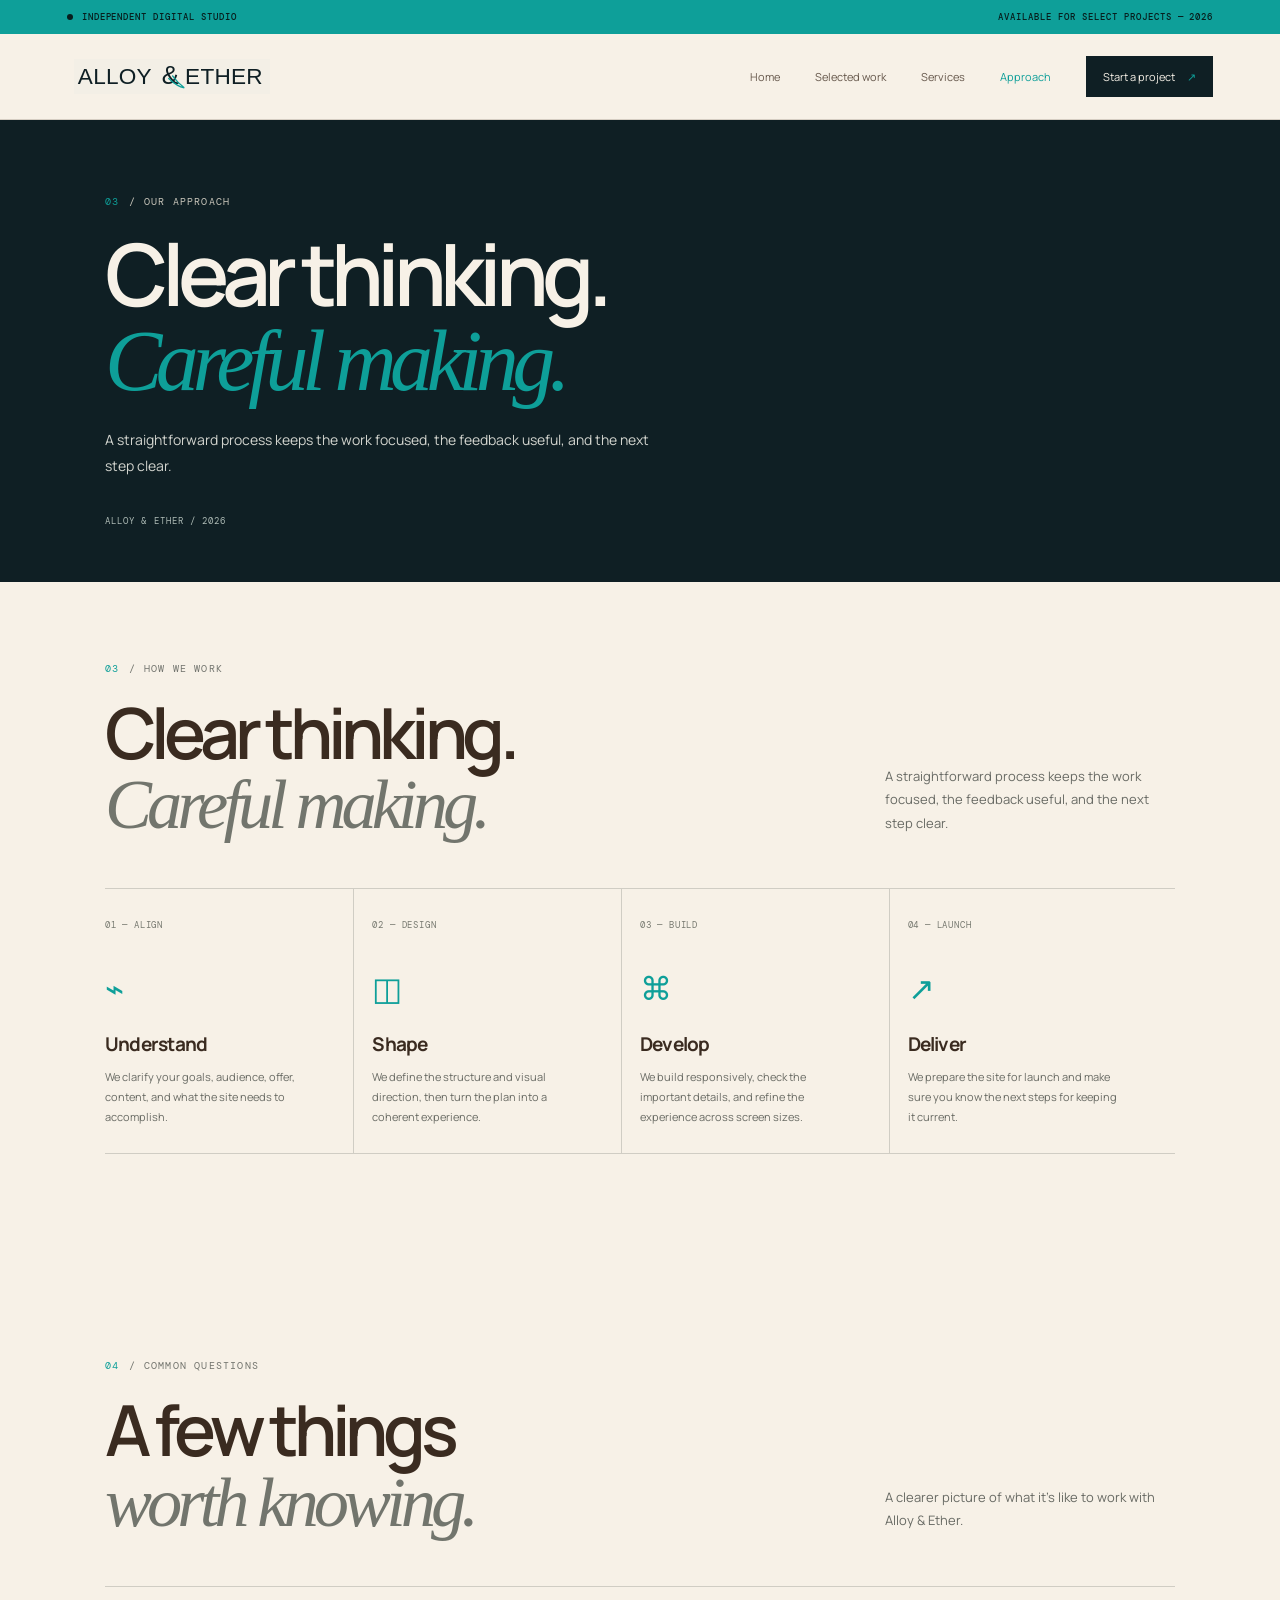
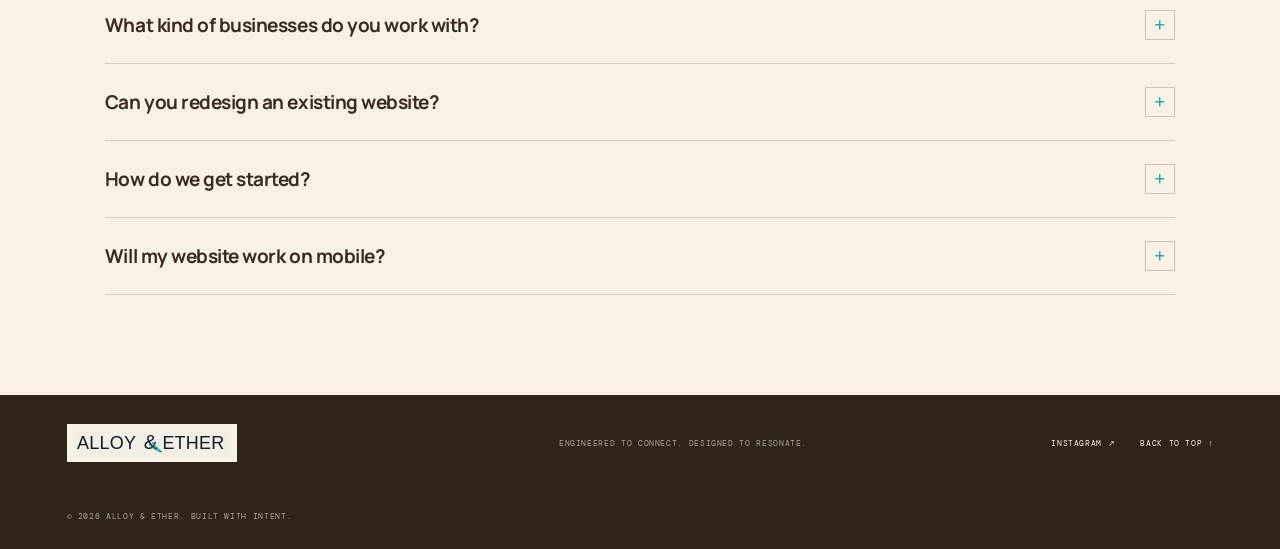
==== approach.html @ fba9d5f6 "Create approach.html page for multi-page site" ====
<!doctype html>
<html lang="en">
<head>
  <meta charset="UTF-8" />
  <meta name="viewport" content="width=device-width, initial-scale=1.0" />
  <meta name="theme-color" content="#F7F1E7" />
  <meta name="description" content="A straightforward process for website strategy, design, development, and launch with Alloy & Ether." />
  <meta property="og:title" content="Alloy & Ether — Engineered to connect. Designed to resonate." />
  <meta property="og:description" content="Web design and development for businesses ready to move forward." />
  <title>Our approach | Alloy & Ether</title>
  <link rel="preconnect" href="https://fonts.googleapis.com" />
  <link rel="preconnect" href="https://fonts.gstatic.com" crossorigin />
  <link href="https://fonts.googleapis.com/css2?family=DM+Mono:wght@400;500&family=Manrope:wght@400;500;600;700;800&display=swap" rel="stylesheet" />
  <link rel="icon" type="image/svg+xml" href="/alloy-ether-symbol.svg" />
  <link rel="stylesheet" href="styles.css" />
  <script src="script.js" defer></script>
</head>
<body>
  <div class="announcement"><span class="status-dot"></span> INDEPENDENT DIGITAL STUDIO <span class="announcement-right">AVAILABLE FOR SELECT PROJECTS — 2026</span></div>
  <header class="site-header"><a class="wordmark" href="index.html" aria-label="Alloy and Ether home"><img class="brand-logo" src="/alloy-ether-wordmark.svg" alt="Alloy & Ether" /></a><button class="menu-toggle" aria-expanded="false" aria-controls="primary-nav" aria-label="Toggle navigation"><span></span><span></span></button><nav id="primary-nav" class="nav"><a href="index.html">Home</a><a href="work.html">Selected work</a><a href="services.html">Services</a><a href="approach.html" aria-current="page">Approach</a><a class="nav-contact" href="contact.html">Start a project <span>↗</span></a></nav></header>
  <main id="top">
    <section class="page-intro section-wrap"><div class="eyebrow"><span>03</span> / OUR APPROACH</div><h1>Clear thinking.<br /><em>Careful making.</em></h1><p>A straightforward process keeps the work focused, the feedback useful, and the next step clear.</p><span class="page-index">ALLOY &amp; ETHER / 2026</span></section>
    <section id="approach" class="approach-section section-wrap">
      <div class="section-heading"><div><div class="eyebrow"><span>03</span> / HOW WE WORK</div><h2>Clear thinking.<br /><em>Careful making.</em></h2></div><p>A straightforward process keeps the work focused, the feedback useful, and the next step clear.</p></div>
      <div class="process-grid">
        <article><span class="process-index">01 — ALIGN</span><div class="process-icon">⌁</div><h3>Understand</h3><p>We clarify your goals, audience, offer, content, and what the site needs to accomplish.</p></article>
        <article><span class="process-index">02 — DESIGN</span><div class="process-icon">◫</div><h3>Shape</h3><p>We define the structure and visual direction, then turn the plan into a coherent experience.</p></article>
        <article><span class="process-index">03 — BUILD</span><div class="process-icon">⌘</div><h3>Develop</h3><p>We build responsively, check the important details, and refine the experience across screen sizes.</p></article>
        <article><span class="process-index">04 — LAUNCH</span><div class="process-icon">↗</div><h3>Deliver</h3><p>We prepare the site for launch and make sure you know the next steps for keeping it current.</p></article>
      </div>
    </section>
    <section id="faq" class="faq-section section-wrap">
      <div class="section-heading"><div><div class="eyebrow"><span>04</span> / COMMON QUESTIONS</div><h2>A few things<br /><em>worth knowing.</em></h2></div><p>A clearer picture of what it’s like to work with Alloy &amp; Ether.</p></div>
      <div class="faq-list">
        <details class="faq-item"><summary>What kind of businesses do you work with?<span>+</span></summary><p>We work with businesses, founders, and organisations that need a clear, credible digital presence. Each project is shaped around its audience, goals, and practical needs.</p></details>
        <details class="faq-item"><summary>Can you redesign an existing website?<span>+</span></summary><p>Yes. We can review what is working, identify what is getting in the way, and redesign the experience around your current business goals.</p></details>
        <details class="faq-item"><summary>How do we get started?<span>+</span></summary><p>Send a short description of your project by email or WhatsApp. We’ll discuss the scope, priorities, and next steps before work begins.</p></details>
        <details class="faq-item"><summary>Will my website work on mobile?<span>+</span></summary><p>Responsive behaviour is part of our build process. We design and check key layouts across screen sizes so the experience remains usable on phones, tablets, and desktops.</p></details>
      </div>
    </section>

  </main>
  <footer class="site-footer"><a class="wordmark footer-wordmark" href="#top"><img class="brand-logo" src="/alloy-ether-wordmark.svg" alt="Alloy & Ether" /></a><span class="footer-tagline">ENGINEERED TO CONNECT. DESIGNED TO RESONATE.</span><a class="footer-instagram" href="https://www.instagram.com/alloyandether/" target="_blank" rel="noreferrer">INSTAGRAM ↗</a><a class="back-top" href="#top">BACK TO TOP ↑</a><span class="copyright">© <span id="year">2026</span> ALLOY & ETHER. BUILT WITH INTENT.</span></footer>
</body>
</html>
---- styles.css ----
:root{--ink:#3A2B20;--ivory:#F7F1E7;--teal:#B88746;--muted:#81766A;--line:rgba(58,43,32,.18);--display:"Manrope",sans-serif;--mono:"DM Mono",monospace}*{box-sizing:border-box}html{scroll-behavior:smooth;scroll-padding-top:90px}body{margin:0;background:var(--ivory);color:var(--ink);font-family:var(--display);-webkit-font-smoothing:antialiased}a{color:inherit;text-decoration:none}button{font:inherit}.announcement{height:34px;background:var(--teal);color:#071e1d;padding:0 5.2%;display:flex;align-items:center;gap:9px;font:500 9px var(--mono);letter-spacing:.11em}.status-dot{width:6px;height:6px;background:#071e1d;border-radius:50%}.announcement-right{margin-left:auto}.site-header{height:86px;padding:0 5.2%;display:flex;align-items:center;justify-content:space-between;background:var(--ivory);color:var(--ink);border-bottom:1px solid var(--line);position:sticky;top:0;z-index:20}.wordmark{display:flex;align-items:center;gap:12px}.brand-logo{display:block;width:210px;max-width:42vw;height:auto;background:var(--ivory);padding:5px 7px}.manifesto-logo{display:block;width:170px;max-width:100%;height:auto;mix-blend-mode:multiply}.mark{font-size:26px;font-weight:800;letter-spacing:-.1em;display:flex;align-items:center}.mark span{color:var(--teal);font-size:15px;margin:0 3px}.wordmark-name{font-size:11px;letter-spacing:.13em;font-weight:800}.wordmark-name i{font-style:normal;color:var(--teal)}.nav{display:flex;align-items:center;gap:35px;font-size:11px;color:#65574B}.nav a{transition:color .2s}.nav a:hover,.text-link:hover{color:var(--teal)}.nav-contact{color:var(--ink)!important;border:1px solid rgba(58,43,32,.28);padding:12px 16px}.nav-contact span{color:var(--teal);padding-left:10px}.menu-toggle{display:none;background:none;border:0;color:var(--ink)}.section-wrap{padding-left:8.2%;padding-right:8.2%}.hero{background:#EDE2D2;color:var(--ink);padding-top:48px}.hero-kicker,.eyebrow{font:10px var(--mono);letter-spacing:.12em;color:#786B5D;display:flex;align-items:center;gap:10px}.eyebrow-line{height:1px;width:28px;background:var(--teal)}.mono{margin-left:auto;color:var(--teal)}.hero-grid{display:grid;grid-template-columns:1.08fr .92fr;gap:4%;align-items:center;padding:57px 0 54px}.hero h1,.section-heading h2,.contact-grid h2{font-size:clamp(48px,7.1vw,100px);line-height:.99;letter-spacing:-.075em;font-weight:600;margin:0}.hero h1 em,.section-heading h2 em,.contact-grid h2 em{font-family:Georgia,serif;font-weight:400;letter-spacing:-.07em;color:var(--teal)}.hero-description{max-width:430px;color:#67594D;font-size:15px;line-height:1.85;margin:29px 0 30px}.hero-actions{display:flex;align-items:center;gap:25px;flex-wrap:wrap}.button{display:inline-flex;align-items:center;justify-content:space-between;gap:28px;padding:16px 19px;font-size:11px;font-weight:800;transition:transform .2s,background .2s}.button:hover{transform:translateY(-2px)}.button-light{background:var(--ivory);color:var(--ink)}.button-light span,.button-teal span{font-size:17px}.text-link{font-size:11px;color:#5D5045}.text-link span{color:var(--teal);margin-left:7px}.hero-art{position:relative;min-height:380px;overflow:hidden;background:#D9C7AE;border:1px solid rgba(58,43,32,.18)}.art-grid{position:absolute;inset:0;background-image:linear-gradient(rgba(58,43,32,.07) 1px,transparent 1px),linear-gradient(90deg,rgba(243,239,230,.045) 1px,transparent 1px);background-size:32px 32px;mask-image:linear-gradient(to bottom,black,transparent 95%)}.orbit{position:absolute;border:1.5px solid rgba(14,159,153,.78);border-radius:50%;left:50%;top:50%;transform:translate(-50%,-50%) rotate(-32deg);box-shadow:0 0 0 .25px rgba(14,159,153,.28)}.orbit-one{width:78%;height:56%}.orbit-two{width:62%;height:92%;transform:translate(-50%,-50%) rotate(43deg)}.orbit-three{width:88%;height:96%;border:1.5px solid rgba(58,43,32,.42)}.art-core{position:absolute;left:50%;top:50%;transform:translate(-50%,-50%);width:clamp(190px,42%,310px);display:flex;align-items:center;justify-content:center;z-index:2}.art-core img{display:block;width:100%;height:auto;overflow:visible;object-fit:contain}.art-label,.art-coordinate{position:absolute;font:9px var(--mono);letter-spacing:.1em;color:#aeb1aa}.label-top{top:20px;left:20px}.label-bottom{bottom:20px;left:20px}.label-bottom span{color:var(--teal);margin-left:8px}.art-coordinate{right:20px;bottom:20px;text-align:right;line-height:1.8}.hero-foot{display:flex;justify-content:space-between;border-top:1px solid var(--line);padding:20px 0 22px;font:9px var(--mono);letter-spacing:.11em;color:#75685B}.scroll-cue b{color:var(--teal);font-size:15px;margin-left:10px}.intro-band{padding:68px 8.2%;display:flex;align-items:end;justify-content:space-between;gap:25px;background:#D5B78D;color:#3A2B20}.intro-band p{font-size:clamp(24px,3.5vw,43px);letter-spacing:-.055em;line-height:1.2;font-weight:600;margin:0}.intro-band p span{font-family:Georgia,serif;font-weight:400;font-style:italic}.intro-aside{font:9px var(--mono);letter-spacing:.1em;margin-bottom:8px}.work-section{padding-top:105px;padding-bottom:100px}.section-heading{display:flex;justify-content:space-between;align-items:end;gap:35px;margin-bottom:48px}.eyebrow{margin-bottom:23px;color:#73756f}.eyebrow span{color:var(--teal)}.section-heading h2{font-size:clamp(42px,5.5vw,72px)}.section-heading h2 em{color:#72756d}.section-heading>p{max-width:290px;color:#686a64;font-size:13px;line-height:1.8;margin:0 0 5px}.project-grid{display:grid;grid-template-columns:1fr 1fr;gap:56px 22px}.project-wide{grid-column:1/-1}.project-image{display:block;position:relative;overflow:hidden;background:#d8d5cc;aspect-ratio:1.28}.project-wide .project-image{aspect-ratio:2.12}.project-image img{width:100%;height:100%;object-fit:cover;display:block;transition:transform .6s cubic-bezier(.2,.7,.2,1);filter:saturate(.88)}.project-image:hover img{transform:scale(1.035)}.project-image:after{content:"";position:absolute;inset:0;background:linear-gradient(180deg,rgba(0,0,0,.27),transparent 27%,transparent 70%,rgba(0,0,0,.14));pointer-events:none}.image-index{position:absolute;top:18px;left:18px;color:white;font:9px var(--mono);letter-spacing:.12em;z-index:1}.image-arrow{position:absolute;right:17px;bottom:17px;background:var(--teal);color:var(--ink);width:38px;height:38px;display:grid;place-items:center;font-size:20px;z-index:1}.project-meta{display:flex;align-items:end;justify-content:space-between;gap:15px;margin-top:20px}.project-category{font:9px var(--mono);letter-spacing:.09em;color:#777970}.project-meta h3{font-size:22px;letter-spacing:-.05em;margin:7px 0 0;font-weight:700}.project-link,.under-link{font-size:10px;font-weight:700;border-bottom:1px solid #b3b1a8;padding-bottom:5px;white-space:nowrap}.project-summary{font-size:12px;line-height:1.8;color:#686a64;max-width:460px;margin:13px 0 0}.under-link{display:inline-flex;gap:25px;margin-top:18px}.under-link span{color:var(--teal)}.work-note{margin-top:72px;padding-top:23px;border-top:1px solid #d2cfc6;display:flex;align-items:start;gap:17px}.note-symbol{color:var(--teal);font-size:26px}.work-note p{font-size:15px;line-height:1.6;letter-spacing:-.02em;margin:3px 0}.services-section{background:#3A2B20;color:var(--ivory);padding:102px 0 92px}.section-heading-light>p{color:#D0C3B4}.section-heading-light h2 em{color:var(--teal)}.service-list{border-top:1px solid var(--line)}.service-row{display:grid;grid-template-columns:65px 1fr 30px;gap:20px;align-items:start;padding:29px 0;border-bottom:1px solid var(--line)}.service-number{font:10px var(--mono);color:var(--teal);padding-top:8px}.service-row h3{font-size:22px;letter-spacing:-.04em;font-weight:600;margin:0}.service-row p{font-size:12px;line-height:1.8;color:#a4a59e;margin:9px 0 0;max-width:520px}.service-symbol{font-size:21px;color:var(--teal);text-align:right}.service-footnote{font-size:11px;color:#a4a59e;margin-top:24px}.service-footnote a{color:var(--ivory);border-bottom:1px solid var(--teal);padding-bottom:3px;margin-left:4px}.approach-section{padding-top:105px;padding-bottom:105px}.process-grid{display:grid;grid-template-columns:repeat(4,1fr);border-top:1px solid #d0cdc4;border-bottom:1px solid #d0cdc4}.process-grid article{padding:22px 18px 27px 0;border-right:1px solid #d0cdc4;margin-right:18px}.process-grid article:last-child{border:0;margin-right:0}.process-index{font:9px var(--mono);letter-spacing:.09em;color:#777970}.process-icon{font-size:32px;color:var(--teal);margin:33px 0 21px}.process-grid h3{font-size:19px;letter-spacing:-.04em;margin:0 0 10px}.process-grid p{font-size:11px;line-height:1.8;color:#696b64;margin:0;max-width:210px}.manifesto{background:#E9DCC9;padding:65px 8.2%;display:grid;grid-template-columns:180px 1fr auto;gap:25px;align-items:center}.manifesto-mark{font-size:23px;font-weight:800;letter-spacing:-.1em}.manifesto-mark span{color:var(--teal);font-size:13px}.manifesto p{font-size:clamp(24px,3.4vw,42px);letter-spacing:-.055em;line-height:1.18;font-weight:600;margin:0}.manifesto p em{font-family:Georgia,serif;font-weight:400;color:#686b64}.manifesto-tagline{font:8px var(--mono);letter-spacing:.09em;color:#686b64;text-align:right;max-width:155px;line-height:1.8}.contact-section{background:var(--ivory);padding-top:100px;padding-bottom:105px}.contact-grid{display:grid;grid-template-columns:1.1fr .9fr;gap:8%;align-items:center;margin-top:25px}.contact-grid h2{font-size:clamp(45px,6.2vw,82px)}.contact-grid h2 em{color:var(--teal)}.contact-grid>div:first-child>p{font-size:13px;line-height:1.9;color:#686a64;max-width:390px;margin-top:24px}.contact-panel{background:#e7e2d7;padding:29px;display:flex;flex-direction:column;align-items:flex-start}.contact-panel-label{font:9px var(--mono);letter-spacing:.1em;color:#73756f}.contact-email{display:grid;grid-template-columns:42px minmax(0,1fr) 24px;align-items:center;gap:12px;width:100%;font-size:clamp(14px,1.8vw,21px);font-weight:700;letter-spacing:-.045em;margin:22px 0 25px;overflow-wrap:anywhere}.contact-link-text{min-width:0;overflow-wrap:anywhere}.contact-action{font-size:20px;color:var(--ink);justify-self:end}.button-teal{background:var(--teal);color:#092322;width:100%;display:grid;grid-template-columns:34px minmax(0,1fr) 24px;align-items:center;gap:13px;padding:17px 19px}.whatsapp-label{line-height:1.4}.contact-icon{width:34px;height:34px;display:grid;place-items:center;flex-shrink:0}.contact-icon svg{width:25px;height:25px;fill:none;stroke:currentColor;stroke-width:1.8;stroke-linecap:round;stroke-linejoin:round}.whatsapp-icon{width:34px;height:34px;border-radius:50%;background:rgba(15,31,36,.1)}.whatsapp-icon svg{width:26px;height:26px}.contact-action{font-size:20px;color:inherit;justify-self:end}.contact-social{display:grid;grid-template-columns:42px minmax(0,1fr) 24px;align-items:center;gap:12px;width:100%;font-size:12px;font-weight:700;margin-top:20px;padding:10px 0 15px;border-bottom:1px solid rgba(58,43,32,.25)}.instagram-icon{color:#9C5A42}.instagram-icon .icon-fill{fill:currentColor;stroke:none}.social-copy{display:flex;flex-direction:column;gap:3px}.social-copy small{font-size:10px;font-weight:500;color:#74756f;letter-spacing:.02em}.contact-note{font-size:10px;color:#74756f;line-height:1.7;margin-top:17px}.site-footer{background:#2F241C;color:var(--ivory);padding:28px 5.2%;display:grid;grid-template-columns:1fr 1fr auto auto;align-items:center;gap:25px;border-top:1px solid var(--line)}.footer-wordmark .brand-logo{width:170px;max-width:100%}.footer-tagline,.copyright,.back-top{font:8px var(--mono);letter-spacing:.08em;color:#a4a59e}.back-top{color:var(--ivory);text-align:right}.footer-instagram{font:8px var(--mono);letter-spacing:.08em;color:var(--ivory);text-align:right}.copyright{grid-column:1/-1;border-top:1px solid var(--line);padding-top:19px;margin-top:4px}.reveal{opacity:0;transform:translateY(18px);transition:opacity .65s ease,transform .65s ease}.reveal.is-visible{opacity:1;transform:none}@media(min-width:1400px){.section-wrap{padding-left:max(8.2%,calc((100vw - 1180px)/2));padding-right:max(8.2%,calc((100vw - 1180px)/2))}.hero-art{min-height:450px}}@media(max-width:800px){.site-footer{grid-template-columns:1fr auto auto}.site-header{height:72px}.menu-toggle{display:flex;flex-direction:column;gap:6px;padding:10px}.menu-toggle span{width:24px;height:1px;background:var(--ivory)}.nav{display:none;position:absolute;top:72px;left:0;right:0;background:var(--ivory);padding:25px 7% 30px;flex-direction:column;align-items:stretch;gap:22px;border-bottom:1px solid var(--line)}.nav.is-open{display:flex}.nav-contact{text-align:center}.hero-grid{grid-template-columns:1fr;padding-top:45px}.hero-art{min-height:330px;margin-top:15px}.hero h1{font-size:clamp(56px,12vw,86px)}.section-wrap{padding-left:6%;padding-right:6%}.intro-band{padding:48px 6%;align-items:start;flex-direction:column}.section-heading{align-items:start;flex-direction:column;gap:20px}.section-heading>p{max-width:440px}.work-section,.approach-section{padding-top:75px;padding-bottom:75px}.services-section{padding:75px 0}.project-grid{gap:40px 17px}.project-wide .project-image{aspect-ratio:1.55}.manifesto{padding:48px 6%;grid-template-columns:130px 1fr}.manifesto-logo{width:130px}.manifesto-tagline{grid-column:2;text-align:left;max-width:none}.contact-section{padding-top:75px;padding-bottom:75px}.contact-grid{grid-template-columns:1fr;gap:30px}.contact-panel{max-width:none}.site-footer{grid-template-columns:1fr auto}.footer-tagline{display:none}.copyright{grid-column:1/-1}}@media(max-width:540px){.announcement{font-size:7px;padding:0 5%;letter-spacing:.06em}.announcement-right{font-size:7px}.wordmark-name{font-size:9px}.hero{padding-top:35px}.hero-grid{padding:42px 0}.hero-description{font-size:13px}.hero-actions{gap:18px}.button{padding:15px 14px}.text-link{font-size:10px}.hero-art{min-height:290px}.orbit-one{width:78%;height:56%}.orbit-two{width:62%;height:92%}.orbit-three{width:88%;height:96%}.art-core{width:clamp(190px,43vw,250px)}.hero-foot{font-size:7px;letter-spacing:.06em}.intro-band p{font-size:28px}.intro-aside{font-size:8px}.section-heading h2{font-size:46px}.project-grid{grid-template-columns:1fr;gap:36px}.project-wide{grid-column:auto}.project-wide .project-image,.project-image{aspect-ratio:1.18}.project-meta h3{font-size:20px}.project-link{font-size:9px}.service-row{grid-template-columns:35px 1fr 20px;gap:12px;padding:23px 0}.service-row h3{font-size:18px}.service-row p{font-size:11px}.process-grid{grid-template-columns:1fr 1fr}.process-grid article{padding:19px 15px 24px 0;margin-right:12px;border-bottom:1px solid #d0cdc4}.process-grid article:nth-child(2){border-right:0;margin-right:0}.process-grid article:nth-child(3),.process-grid article:nth-child(4){border-bottom:0}.process-icon{margin:22px 0 14px}.manifesto{gap:15px}.manifesto p{font-size:25px}.contact-grid h2{font-size:49px}.contact-panel{padding:22px}.contact-email{font-size:18px}.site-footer{padding:25px 6%}.back-top{font-size:7px}.footer-instagram{font-size:7px}.copyright{font-size:7px;line-height:1.8}}@media(prefers-reduced-motion:reduce){html{scroll-behavior:auto}*,*:before,*:after{transition:none!important;animation:none!important}.reveal{opacity:1;transform:none}}
/* Scriptflow-inspired refinement: bolder contrast, service cards, and useful FAQs. */
.hero{background:#0F1F24;color:#F7F1E7}
.hero-kicker{color:#C8C5BA}
.hero h1 em{color:#0E9F99}
.hero-description{color:#D2D4CE}
.text-link{color:#E2DED4}
.text-link:hover{color:#0E9F99}
.hero-art{background:#172D31;border-color:rgba(247,241,231,.16)}
.art-grid{background-image:linear-gradient(rgba(247,241,231,.055) 1px,transparent 1px),linear-gradient(90deg,rgba(247,241,231,.055) 1px,transparent 1px)}
.art-label,.art-coordinate{color:#C2C9C4}
.hero-foot{border-color:rgba(247,241,231,.2);color:#C2C9C4}
.button-light{background:#F7F1E7;color:#0F1F24}
.nav-contact{background:#0F1F24;color:#F7F1E7!important;border-color:#0F1F24}
.nav-contact span{color:#0E9F99}
.menu-toggle span{background:var(--ink)}
.service-list{display:grid;grid-template-columns:repeat(3,minmax(0,1fr));gap:14px;border:0}
.service-row{display:flex;flex-direction:column;align-items:flex-start;gap:14px;min-height:245px;padding:25px 22px;background:rgba(247,241,231,.055);border:1px solid rgba(247,241,231,.16);transition:background .25s,border-color .25s,transform .25s}
.service-row:hover{background:rgba(14,159,153,.09);border-color:rgba(14,159,153,.55);transform:translateY(-3px)}
.service-number{padding:0}
.service-row h3{font-size:20px;line-height:1.35}
.service-row p{margin-top:0}
.service-symbol{margin-top:auto;align-self:flex-end}
.faq-section{padding-top:100px;padding-bottom:100px}
.faq-list{border-top:1px solid #d0cdc4}
.faq-item{border-bottom:1px solid #d0cdc4}
.faq-item summary{list-style:none;cursor:pointer;display:flex;align-items:center;justify-content:space-between;gap:20px;padding:23px 0;font-size:clamp(15px,2vw,19px);font-weight:700;letter-spacing:-.025em}
.faq-item summary::-webkit-details-marker{display:none}
.faq-item summary span{display:grid;place-items:center;width:30px;height:30px;flex-shrink:0;border:1px solid #c9c4b9;color:#0E9F99;font-size:20px;font-weight:400;transition:transform .2s}
.faq-item[open] summary span{transform:rotate(45deg)}
.faq-item p{max-width:690px;margin:0;padding:0 50px 23px 0;color:#686a64;font-size:13px;line-height:1.9}
@media(max-width:800px){.service-list{grid-template-columns:1fr}.service-row{min-height:0;padding:22px}.service-symbol{margin-top:0}.faq-section{padding-top:75px;padding-bottom:75px}.nav{background:#0F1F24;color:#F7F1E7}.nav-contact{border-color:rgba(247,241,231,.35)}.menu-toggle span{background:var(--ink)}}
@media(max-width:540px){.service-row h3{font-size:19px}.faq-item summary{font-size:15px;padding:20px 0}.faq-item p{font-size:12px}}

/* Multi-page navigation and page-specific layouts */
:root{--teal:#0E9F99}
.nav a[aria-current="page"]{color:var(--teal)}
.nav-contact[aria-current="page"]{color:#F7F1E7!important;background:#0F1F24}
.home-links{padding-top:88px;padding-bottom:95px}
.home-link-grid{display:grid;grid-template-columns:repeat(3,minmax(0,1fr));gap:14px}
.home-link-grid>a{display:flex;flex-direction:column;align-items:flex-start;min-height:230px;padding:25px;border:1px solid #d0cdc4;background:rgba(255,255,255,.18);transition:transform .2s,border-color .2s,background .2s}
.home-link-grid>a:hover{transform:translateY(-3px);border-color:var(--teal);background:#fffaf2}
.home-link-grid>a>span{font:9px var(--mono);letter-spacing:.09em;color:#777970}
.home-link-grid h2{font-size:clamp(19px,2.2vw,28px);letter-spacing:-.05em;margin:32px 0 10px}
.home-link-grid h2 b{font-weight:400;color:var(--teal);margin-left:8px}
.home-link-grid p{font-size:12px;line-height:1.8;color:#686a64;margin:auto 0 0}
.services-next{padding-top:55px;padding-bottom:80px;border-top:1px solid #d0cdc4}
.services-next h2{font-size:clamp(27px,4vw,42px);letter-spacing:-.06em;margin:0 0 12px}
.services-next p{font-size:13px;line-height:1.8;color:#686a64;margin:0 0 22px}
.page-intro{padding-top:75px;padding-bottom:55px;background:#0F1F24;color:#F7F1E7}
.page-intro .eyebrow{color:#C8C5BA}
.page-intro h1{font-size:clamp(46px,7vw,86px);line-height:.98;letter-spacing:-.075em;font-weight:600;margin:0;max-width:900px}
.page-intro h1 em{font-family:Georgia,serif;font-weight:400;color:var(--teal)}
.page-intro p{max-width:560px;color:#D2D4CE;font-size:14px;line-height:1.9;margin:23px 0 0}
.page-intro .page-index{display:block;font:9px var(--mono);letter-spacing:.12em;color:#AEBBB6;margin-top:35px}
#work.work-section{padding-top:65px}
#services.services-section{padding-top:80px}
#approach.approach-section{padding-top:80px}
#contact.contact-section{padding-top:65px}
@media(max-width:800px){.home-links{padding-top:65px;padding-bottom:70px}.home-link-grid{grid-template-columns:1fr}.home-link-grid>a{min-height:175px}.home-link-grid h2{margin-top:22px}.page-intro{padding-top:55px;padding-bottom:45px}.page-intro h1{font-size:clamp(44px,10vw,70px)}}
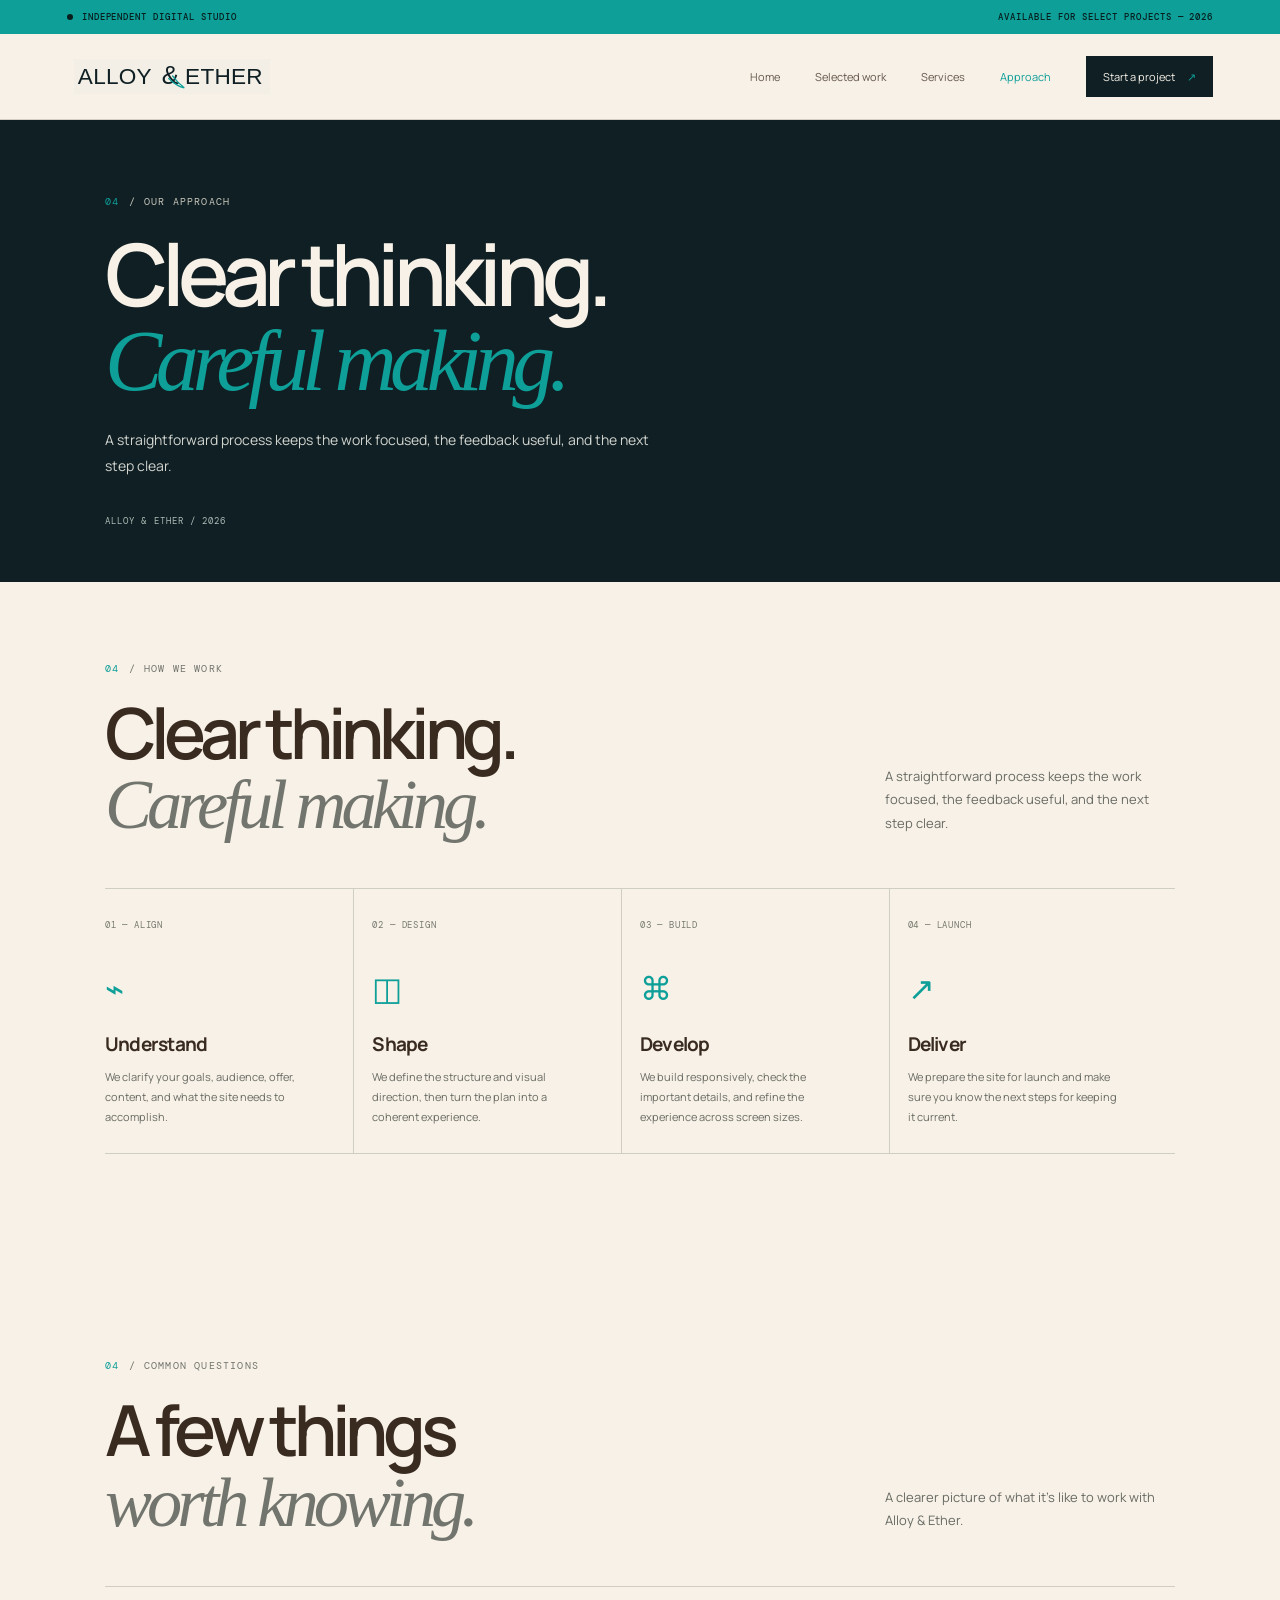
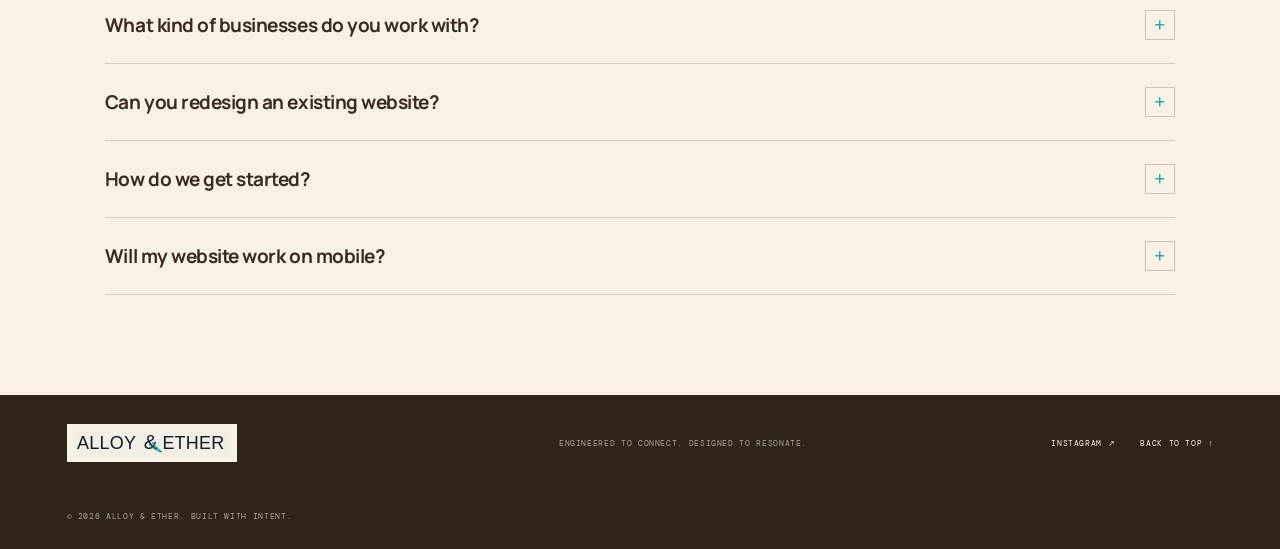
==== commit 1675c2db: "Fix five-page navigation numbering" ====
--- a/approach.html
+++ b/approach.html
@@ -19,9 +19,9 @@
   <div class="announcement"><span class="status-dot"></span> INDEPENDENT DIGITAL STUDIO <span class="announcement-right">AVAILABLE FOR SELECT PROJECTS — 2026</span></div>
   <header class="site-header"><a class="wordmark" href="index.html" aria-label="Alloy and Ether home"><img class="brand-logo" src="/alloy-ether-wordmark.svg" alt="Alloy & Ether" /></a><button class="menu-toggle" aria-expanded="false" aria-controls="primary-nav" aria-label="Toggle navigation"><span></span><span></span></button><nav id="primary-nav" class="nav"><a href="index.html">Home</a><a href="work.html">Selected work</a><a href="services.html">Services</a><a href="approach.html" aria-current="page">Approach</a><a class="nav-contact" href="contact.html">Start a project <span>↗</span></a></nav></header>
   <main id="top">
-    <section class="page-intro section-wrap"><div class="eyebrow"><span>03</span> / OUR APPROACH</div><h1>Clear thinking.<br /><em>Careful making.</em></h1><p>A straightforward process keeps the work focused, the feedback useful, and the next step clear.</p><span class="page-index">ALLOY &amp; ETHER / 2026</span></section>
+    <section class="page-intro section-wrap"><div class="eyebrow"><span>04</span> / OUR APPROACH</div><h1>Clear thinking.<br /><em>Careful making.</em></h1><p>A straightforward process keeps the work focused, the feedback useful, and the next step clear.</p><span class="page-index">ALLOY &amp; ETHER / 2026</span></section>
     <section id="approach" class="approach-section section-wrap">
-      <div class="section-heading"><div><div class="eyebrow"><span>03</span> / HOW WE WORK</div><h2>Clear thinking.<br /><em>Careful making.</em></h2></div><p>A straightforward process keeps the work focused, the feedback useful, and the next step clear.</p></div>
+      <div class="section-heading"><div><div class="eyebrow"><span>04</span> / HOW WE WORK</div><h2>Clear thinking.<br /><em>Careful making.</em></h2></div><p>A straightforward process keeps the work focused, the feedback useful, and the next step clear.</p></div>
       <div class="process-grid">
         <article><span class="process-index">01 — ALIGN</span><div class="process-icon">⌁</div><h3>Understand</h3><p>We clarify your goals, audience, offer, content, and what the site needs to accomplish.</p></article>
         <article><span class="process-index">02 — DESIGN</span><div class="process-icon">◫</div><h3>Shape</h3><p>We define the structure and visual direction, then turn the plan into a coherent experience.</p></article>
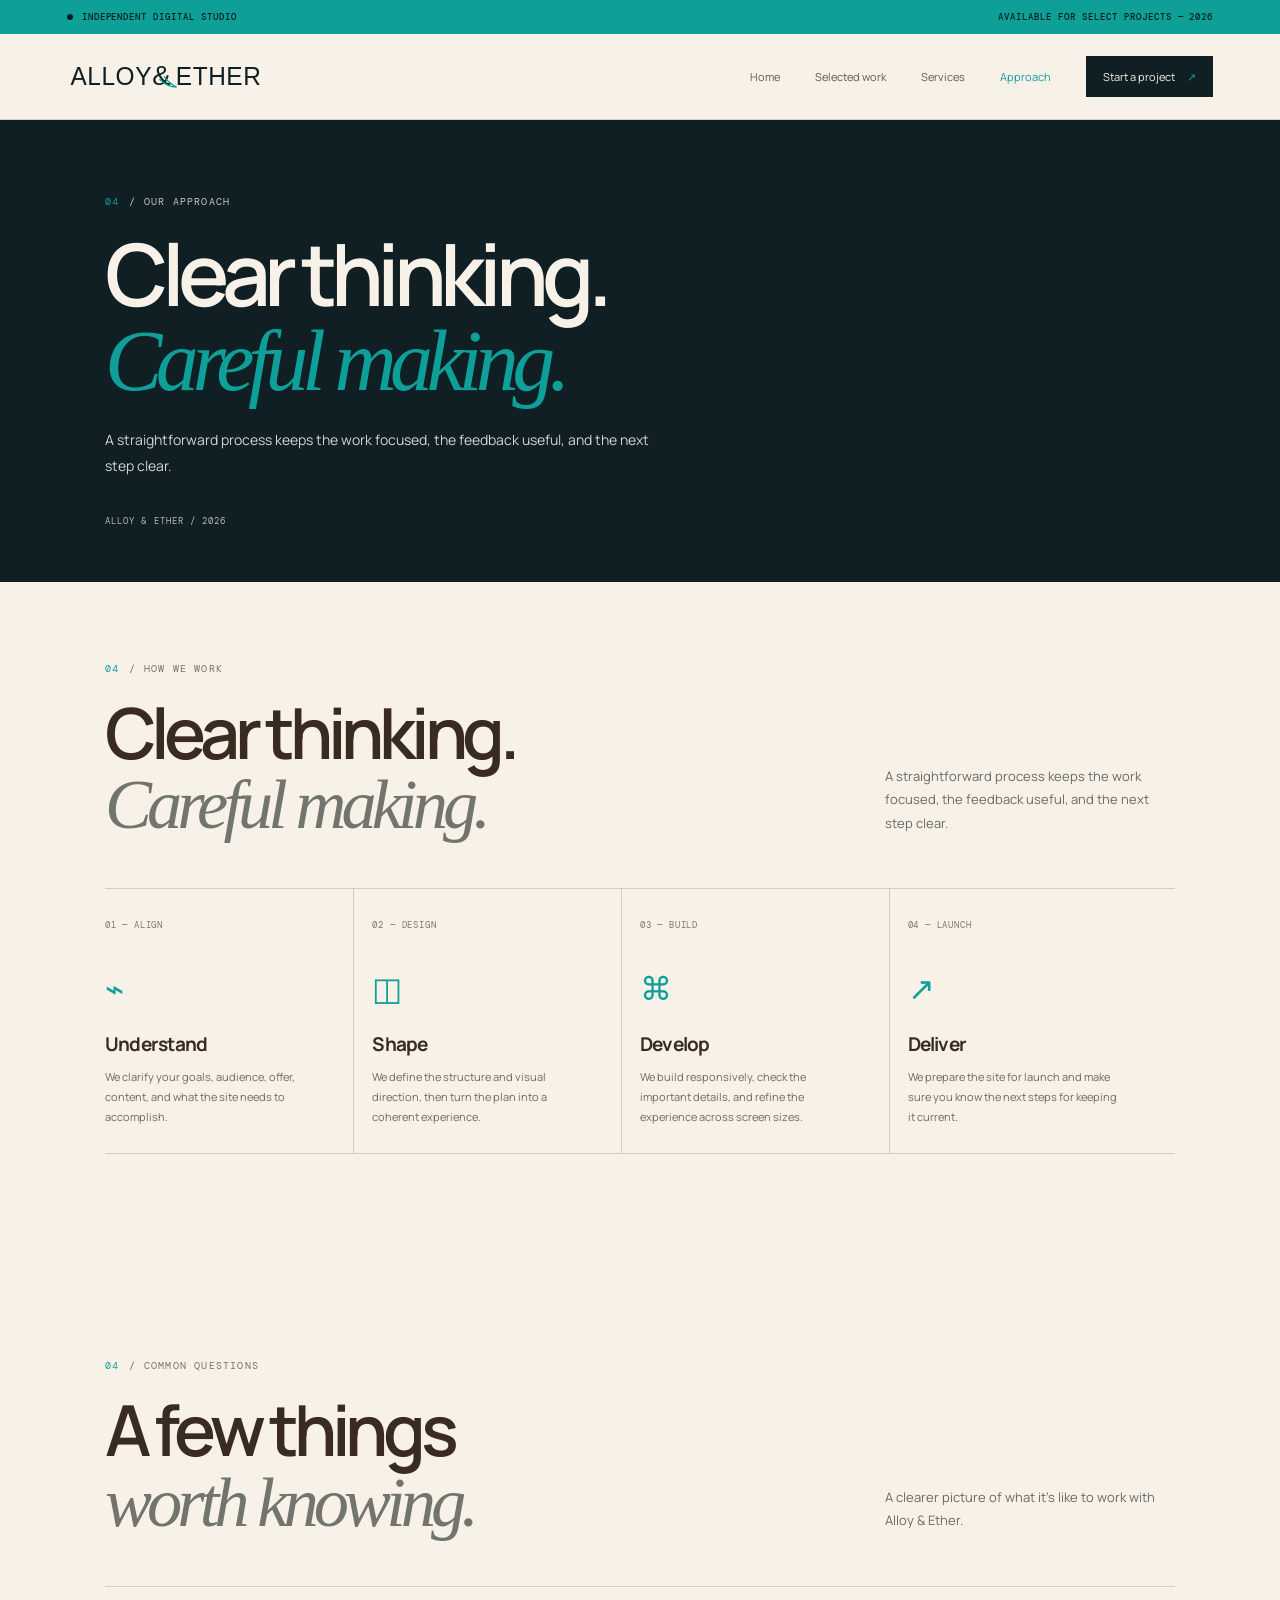
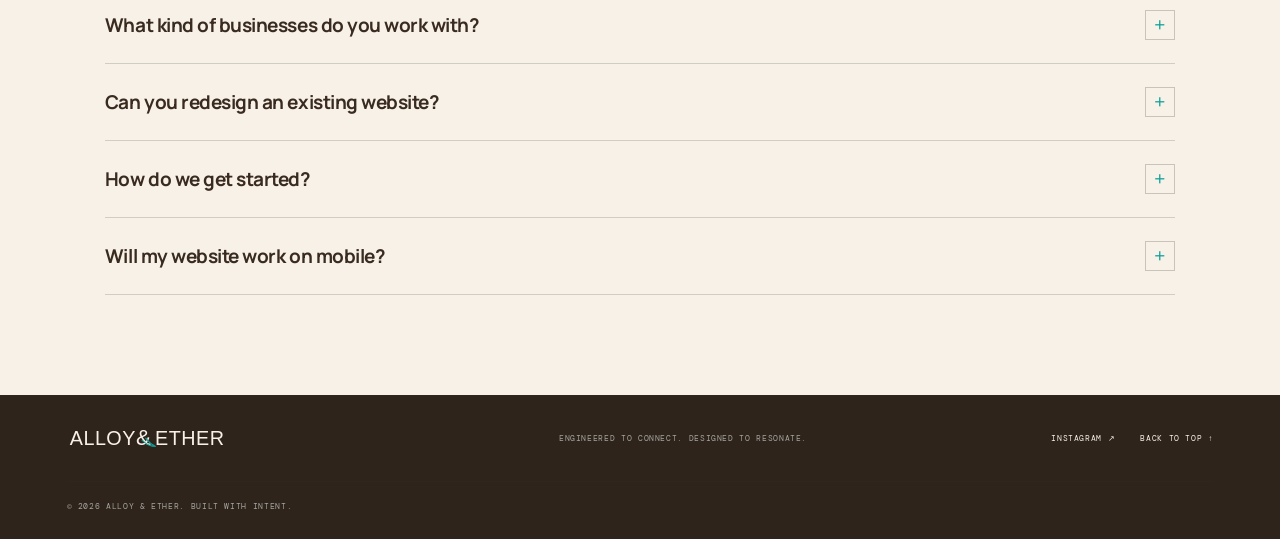
==== commit 29360b9a: "Use original Alloy & Ether logo lockups" ====
--- a/approach.html
+++ b/approach.html
@@ -11,7 +11,7 @@
   <link rel="preconnect" href="https://fonts.googleapis.com" />
   <link rel="preconnect" href="https://fonts.gstatic.com" crossorigin />
   <link href="https://fonts.googleapis.com/css2?family=DM+Mono:wght@400;500&family=Manrope:wght@400;500;600;700;800&display=swap" rel="stylesheet" />
-  <link rel="icon" type="image/svg+xml" href="/alloy-ether-symbol.svg" />
+  <link rel="icon" type="image/svg+xml" href="/alloy-ether-app-icon.svg" />
   <link rel="stylesheet" href="styles.css" />
   <script src="script.js" defer></script>
 </head>
@@ -40,6 +40,6 @@
     </section>
 
   </main>
-  <footer class="site-footer"><a class="wordmark footer-wordmark" href="#top"><img class="brand-logo" src="/alloy-ether-wordmark.svg" alt="Alloy & Ether" /></a><span class="footer-tagline">ENGINEERED TO CONNECT. DESIGNED TO RESONATE.</span><a class="footer-instagram" href="https://www.instagram.com/alloyandether/" target="_blank" rel="noreferrer">INSTAGRAM ↗</a><a class="back-top" href="#top">BACK TO TOP ↑</a><span class="copyright">© <span id="year">2026</span> ALLOY & ETHER. BUILT WITH INTENT.</span></footer>
+  <footer class="site-footer"><a class="wordmark footer-wordmark" href="#top"><img class="brand-logo" src="/alloy-ether-wordmark-light.svg" alt="Alloy & Ether" /></a><span class="footer-tagline">ENGINEERED TO CONNECT. DESIGNED TO RESONATE.</span><a class="footer-instagram" href="https://www.instagram.com/alloyandether/" target="_blank" rel="noreferrer">INSTAGRAM ↗</a><a class="back-top" href="#top">BACK TO TOP ↑</a><span class="copyright">© <span id="year">2026</span> ALLOY & ETHER. BUILT WITH INTENT.</span></footer>
 </body>
 </html>
--- a/styles.css
+++ b/styles.css
@@ -58,3 +58,10 @@
 #approach.approach-section{padding-top:80px}
 #contact.contact-section{padding-top:65px}
 @media(max-width:800px){.home-links{padding-top:65px;padding-bottom:70px}.home-link-grid{grid-template-columns:1fr}.home-link-grid>a{min-height:175px}.home-link-grid h2{margin-top:22px}.page-intro{padding-top:55px;padding-bottom:45px}.page-intro h1{font-size:clamp(44px,10vw,70px)}}
+
+
+/* Original Alloy & Ether identity restoration */
+.brand-logo{background:transparent;padding:0;width:210px;max-width:42vw;height:auto}
+.footer-wordmark .brand-logo{width:170px;max-width:100%}
+.manifesto-logo{width:190px;max-width:100%;height:auto;mix-blend-mode:normal}
+@media(max-width:540px){.brand-logo{width:180px;max-width:48vw}.footer-wordmark .brand-logo{width:145px}}
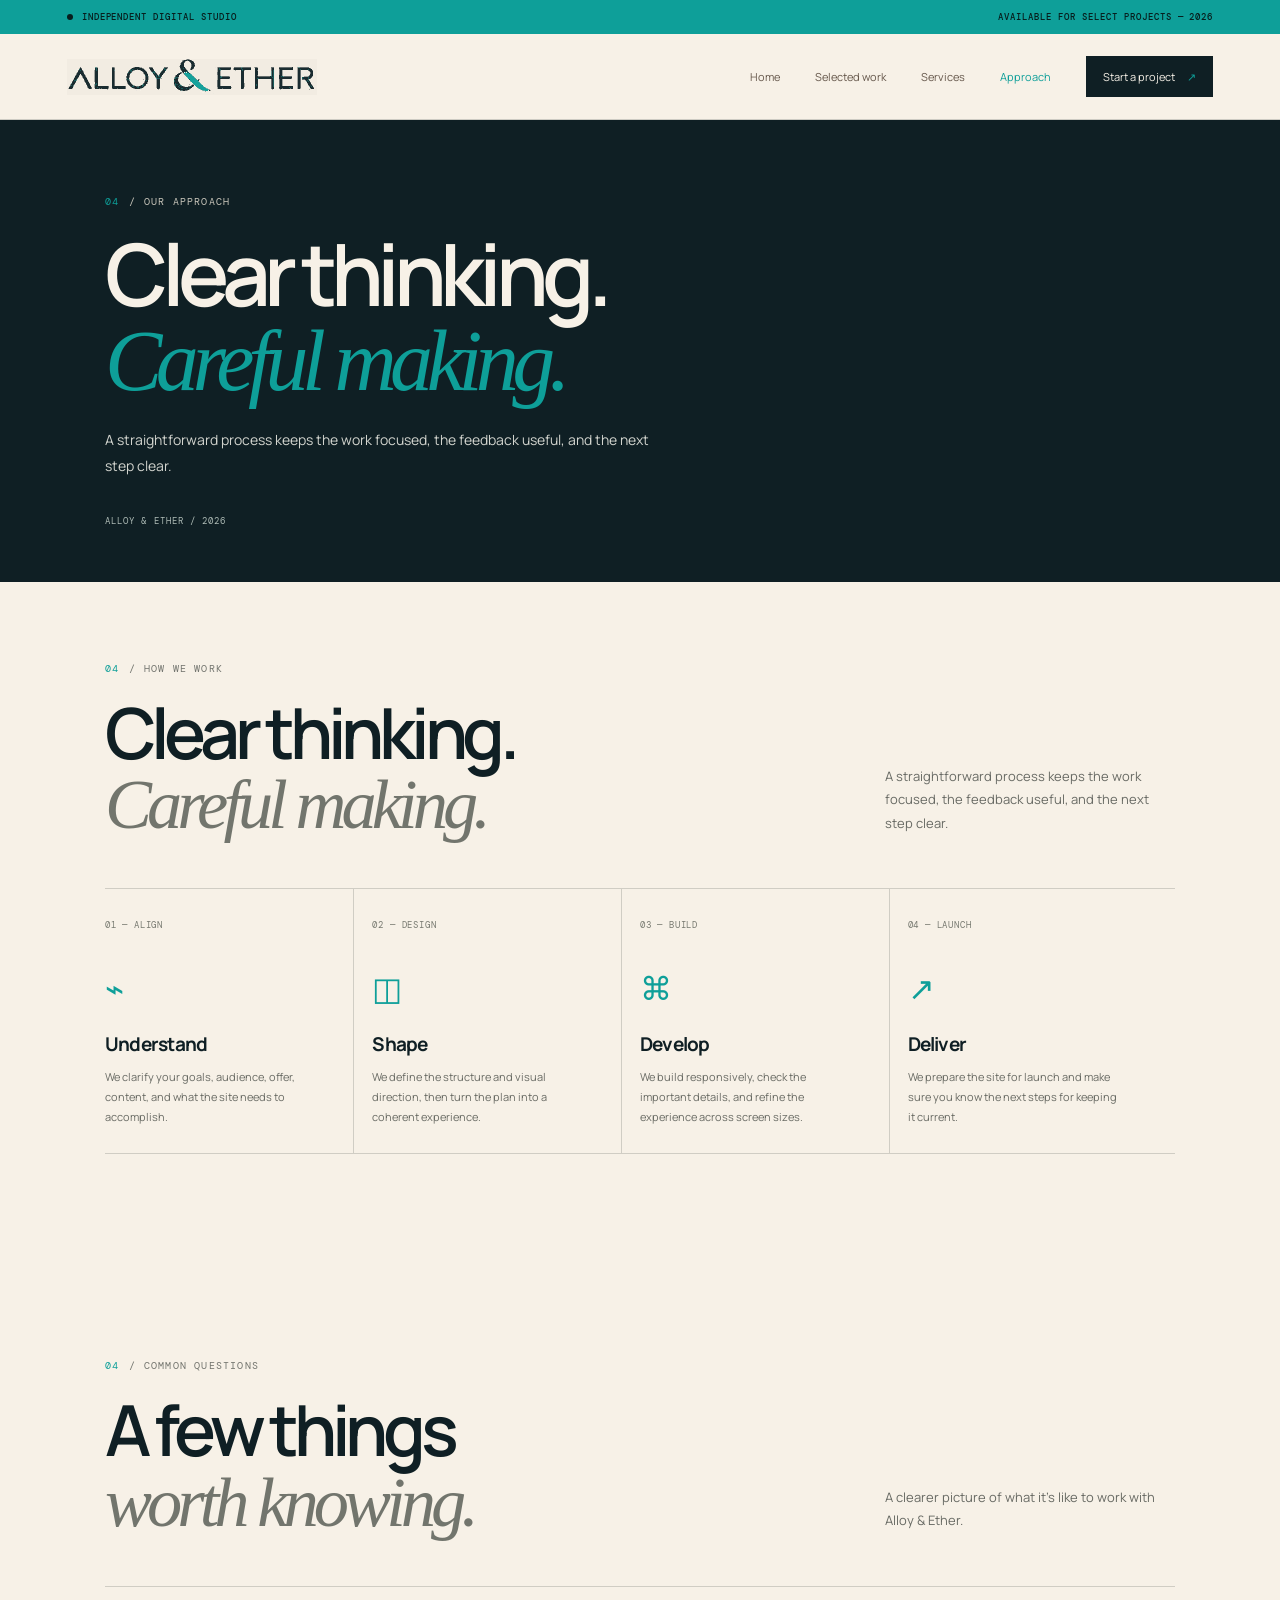
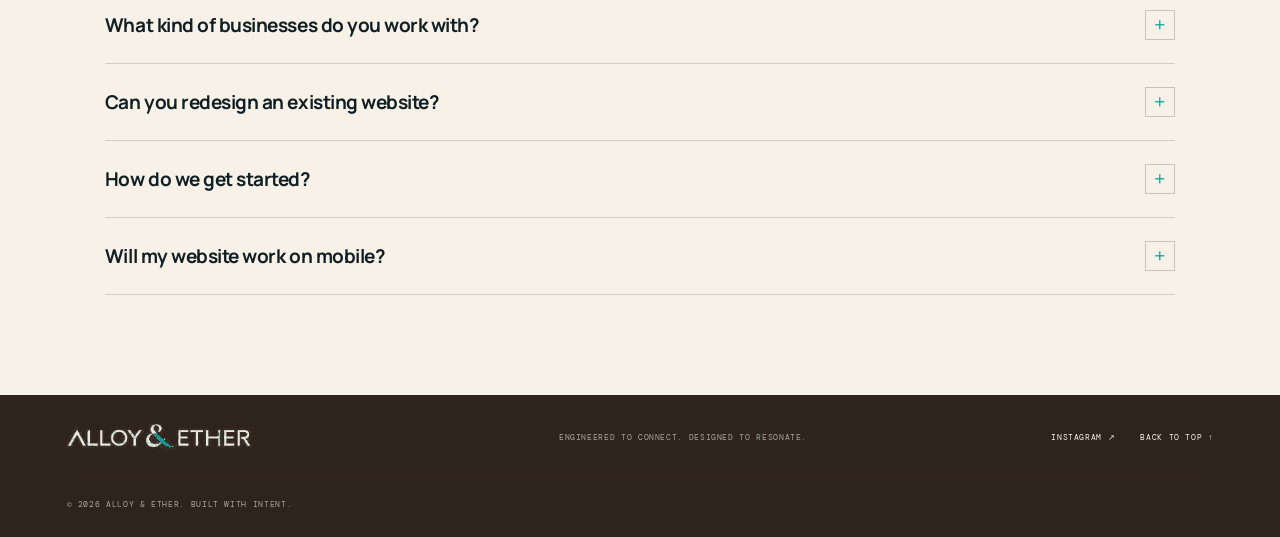
==== commit 6e0b642d: "Use extracted original wordmark in all page headers and footers" ====
--- a/approach.html
+++ b/approach.html
@@ -17,7 +17,7 @@
 </head>
 <body>
   <div class="announcement"><span class="status-dot"></span> INDEPENDENT DIGITAL STUDIO <span class="announcement-right">AVAILABLE FOR SELECT PROJECTS — 2026</span></div>
-  <header class="site-header"><a class="wordmark" href="index.html" aria-label="Alloy and Ether home"><img class="brand-logo" src="/alloy-ether-wordmark.svg" alt="Alloy & Ether" /></a><button class="menu-toggle" aria-expanded="false" aria-controls="primary-nav" aria-label="Toggle navigation"><span></span><span></span></button><nav id="primary-nav" class="nav"><a href="index.html">Home</a><a href="work.html">Selected work</a><a href="services.html">Services</a><a href="approach.html" aria-current="page">Approach</a><a class="nav-contact" href="contact.html">Start a project <span>↗</span></a></nav></header>
+  <header class="site-header"><a class="wordmark" href="index.html" aria-label="Alloy and Ether home"><img class="brand-logo" src="/alloy-ether-primary.png" alt="Alloy & Ether" /></a><button class="menu-toggle" aria-expanded="false" aria-controls="primary-nav" aria-label="Toggle navigation"><span></span><span></span></button><nav id="primary-nav" class="nav"><a href="index.html">Home</a><a href="work.html">Selected work</a><a href="services.html">Services</a><a href="approach.html" aria-current="page">Approach</a><a class="nav-contact" href="contact.html">Start a project <span>↗</span></a></nav></header>
   <main id="top">
     <section class="page-intro section-wrap"><div class="eyebrow"><span>04</span> / OUR APPROACH</div><h1>Clear thinking.<br /><em>Careful making.</em></h1><p>A straightforward process keeps the work focused, the feedback useful, and the next step clear.</p><span class="page-index">ALLOY &amp; ETHER / 2026</span></section>
     <section id="approach" class="approach-section section-wrap">
@@ -40,6 +40,6 @@
     </section>
 
   </main>
-  <footer class="site-footer"><a class="wordmark footer-wordmark" href="#top"><img class="brand-logo" src="/alloy-ether-wordmark-light.svg" alt="Alloy & Ether" /></a><span class="footer-tagline">ENGINEERED TO CONNECT. DESIGNED TO RESONATE.</span><a class="footer-instagram" href="https://www.instagram.com/alloyandether/" target="_blank" rel="noreferrer">INSTAGRAM ↗</a><a class="back-top" href="#top">BACK TO TOP ↑</a><span class="copyright">© <span id="year">2026</span> ALLOY & ETHER. BUILT WITH INTENT.</span></footer>
+  <footer class="site-footer"><a class="wordmark footer-wordmark" href="#top"><img class="brand-logo" src="/alloy-ether-primary-light.png" alt="Alloy & Ether" /></a><span class="footer-tagline">ENGINEERED TO CONNECT. DESIGNED TO RESONATE.</span><a class="footer-instagram" href="https://www.instagram.com/alloyandether/" target="_blank" rel="noreferrer">INSTAGRAM ↗</a><a class="back-top" href="#top">BACK TO TOP ↑</a><span class="copyright">© <span id="year">2026</span> ALLOY & ETHER. BUILT WITH INTENT.</span></footer>
 </body>
 </html>
--- a/styles.css
+++ b/styles.css
@@ -65,3 +65,11 @@
 .footer-wordmark .brand-logo{width:170px;max-width:100%}
 .manifesto-logo{width:190px;max-width:100%;height:auto;mix-blend-mode:normal}
 @media(max-width:540px){.brand-logo{width:180px;max-width:48vw}.footer-wordmark .brand-logo{width:145px}}
+
+/* Brand guide correction: charcoal, teal and ivory */
+:root{--ink:#0F1F24;--teal:#0E9F99;--line:rgba(15,31,36,.18)}
+.brand-logo{display:block;background:transparent;padding:0;object-fit:contain}
+.site-header .brand-logo{width:250px;max-width:42vw}
+.footer-wordmark .brand-logo{width:185px;max-width:100%}
+.manifesto-logo{width:205px;max-width:100%;mix-blend-mode:normal}
+@media(max-width:540px){.site-header .brand-logo{width:190px;max-width:48vw}}
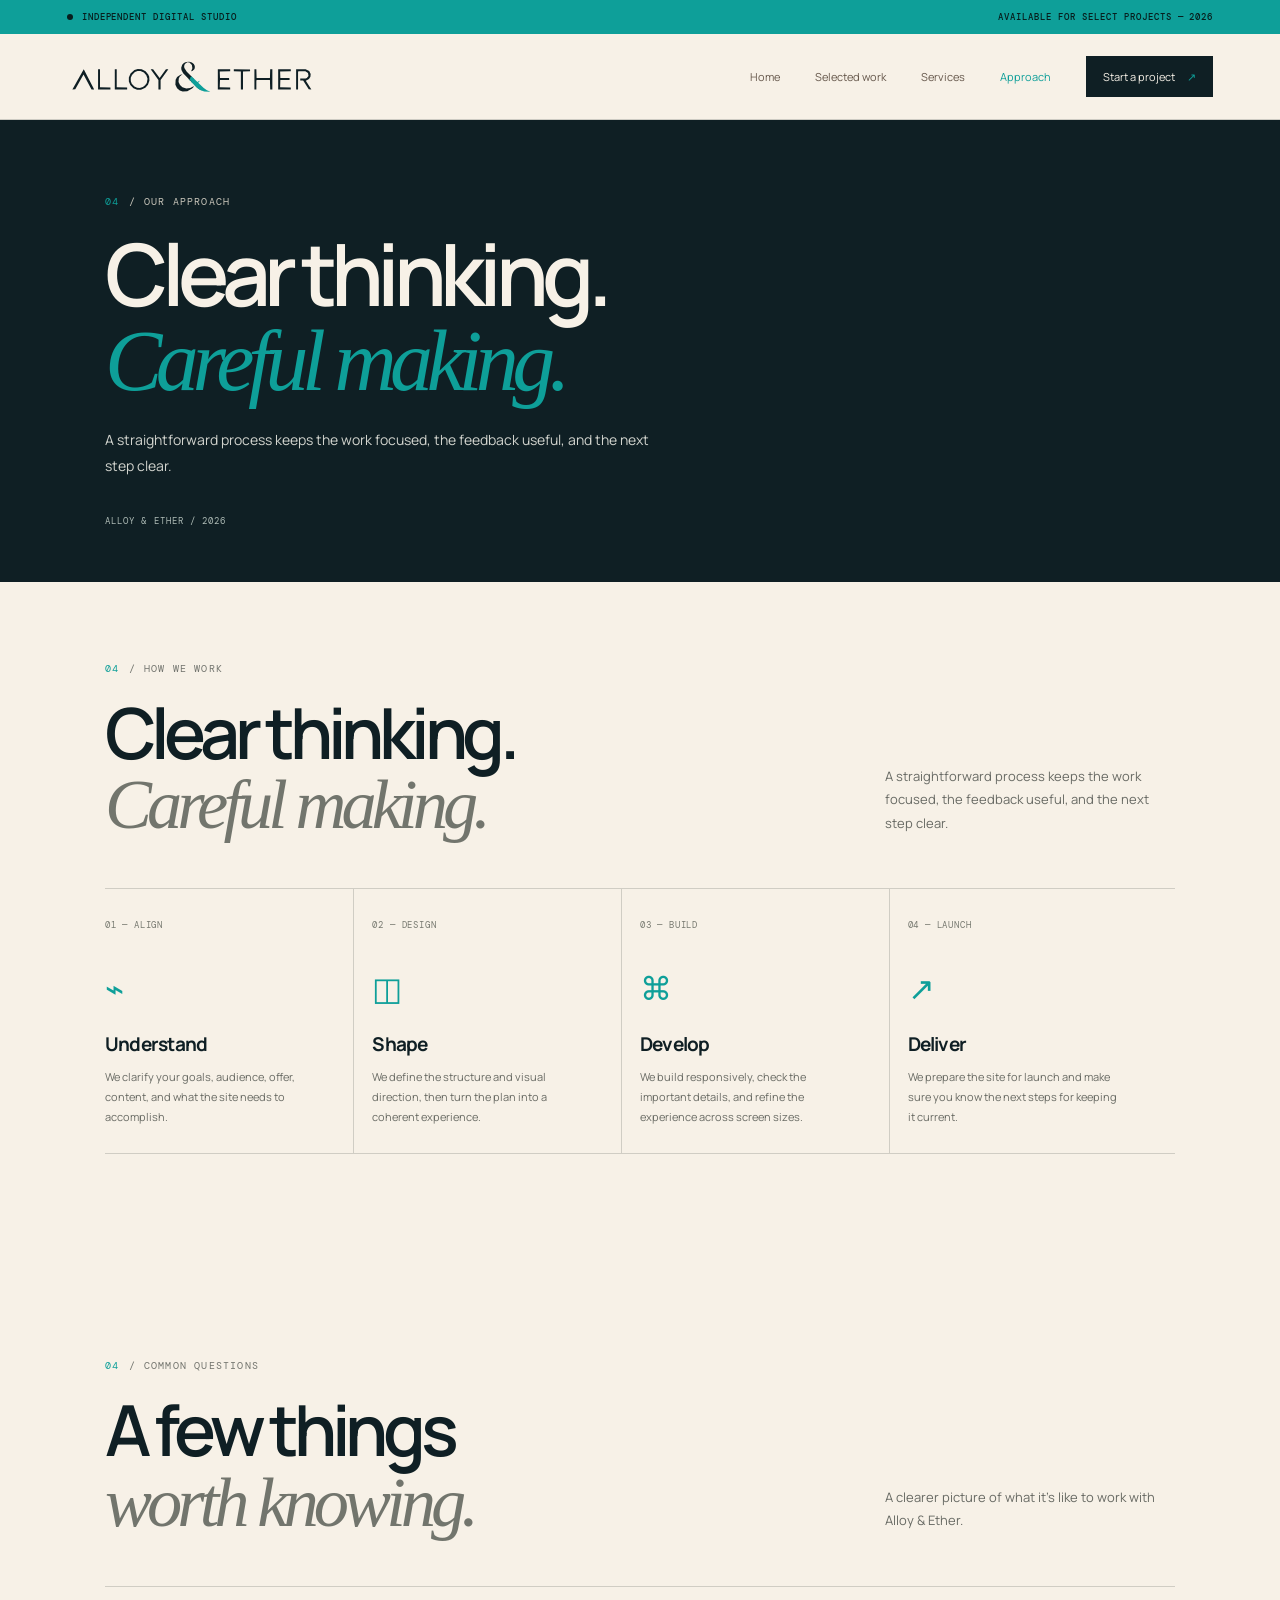
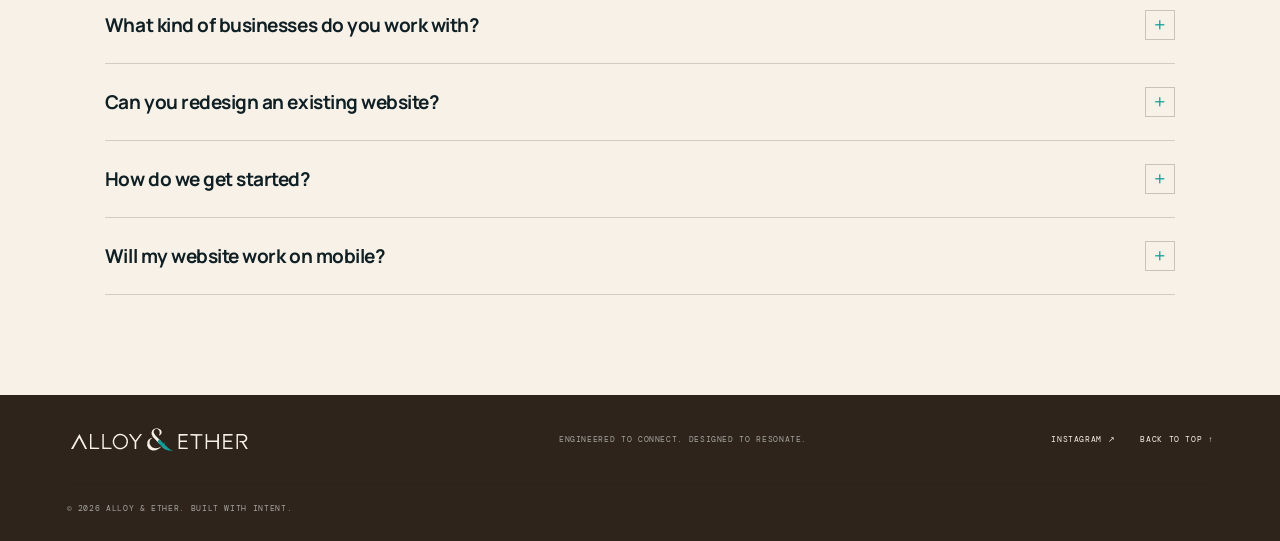
==== commit 15331677: "Serve original traced wordmark as SVG in all page headers and footers" ====
--- a/approach.html
+++ b/approach.html
@@ -17,7 +17,7 @@
 </head>
 <body>
   <div class="announcement"><span class="status-dot"></span> INDEPENDENT DIGITAL STUDIO <span class="announcement-right">AVAILABLE FOR SELECT PROJECTS — 2026</span></div>
-  <header class="site-header"><a class="wordmark" href="index.html" aria-label="Alloy and Ether home"><img class="brand-logo" src="/alloy-ether-primary.png" alt="Alloy & Ether" /></a><button class="menu-toggle" aria-expanded="false" aria-controls="primary-nav" aria-label="Toggle navigation"><span></span><span></span></button><nav id="primary-nav" class="nav"><a href="index.html">Home</a><a href="work.html">Selected work</a><a href="services.html">Services</a><a href="approach.html" aria-current="page">Approach</a><a class="nav-contact" href="contact.html">Start a project <span>↗</span></a></nav></header>
+  <header class="site-header"><a class="wordmark" href="index.html" aria-label="Alloy and Ether home"><img class="brand-logo" src="/alloy-ether-primary.svg" alt="Alloy & Ether" /></a><button class="menu-toggle" aria-expanded="false" aria-controls="primary-nav" aria-label="Toggle navigation"><span></span><span></span></button><nav id="primary-nav" class="nav"><a href="index.html">Home</a><a href="work.html">Selected work</a><a href="services.html">Services</a><a href="approach.html" aria-current="page">Approach</a><a class="nav-contact" href="contact.html">Start a project <span>↗</span></a></nav></header>
   <main id="top">
     <section class="page-intro section-wrap"><div class="eyebrow"><span>04</span> / OUR APPROACH</div><h1>Clear thinking.<br /><em>Careful making.</em></h1><p>A straightforward process keeps the work focused, the feedback useful, and the next step clear.</p><span class="page-index">ALLOY &amp; ETHER / 2026</span></section>
     <section id="approach" class="approach-section section-wrap">
@@ -40,6 +40,6 @@
     </section>
 
   </main>
-  <footer class="site-footer"><a class="wordmark footer-wordmark" href="#top"><img class="brand-logo" src="/alloy-ether-primary-light.png" alt="Alloy & Ether" /></a><span class="footer-tagline">ENGINEERED TO CONNECT. DESIGNED TO RESONATE.</span><a class="footer-instagram" href="https://www.instagram.com/alloyandether/" target="_blank" rel="noreferrer">INSTAGRAM ↗</a><a class="back-top" href="#top">BACK TO TOP ↑</a><span class="copyright">© <span id="year">2026</span> ALLOY & ETHER. BUILT WITH INTENT.</span></footer>
+  <footer class="site-footer"><a class="wordmark footer-wordmark" href="#top"><img class="brand-logo" src="/alloy-ether-primary-light.svg" alt="Alloy & Ether" /></a><span class="footer-tagline">ENGINEERED TO CONNECT. DESIGNED TO RESONATE.</span><a class="footer-instagram" href="https://www.instagram.com/alloyandether/" target="_blank" rel="noreferrer">INSTAGRAM ↗</a><a class="back-top" href="#top">BACK TO TOP ↑</a><span class="copyright">© <span id="year">2026</span> ALLOY & ETHER. BUILT WITH INTENT.</span></footer>
 </body>
 </html>
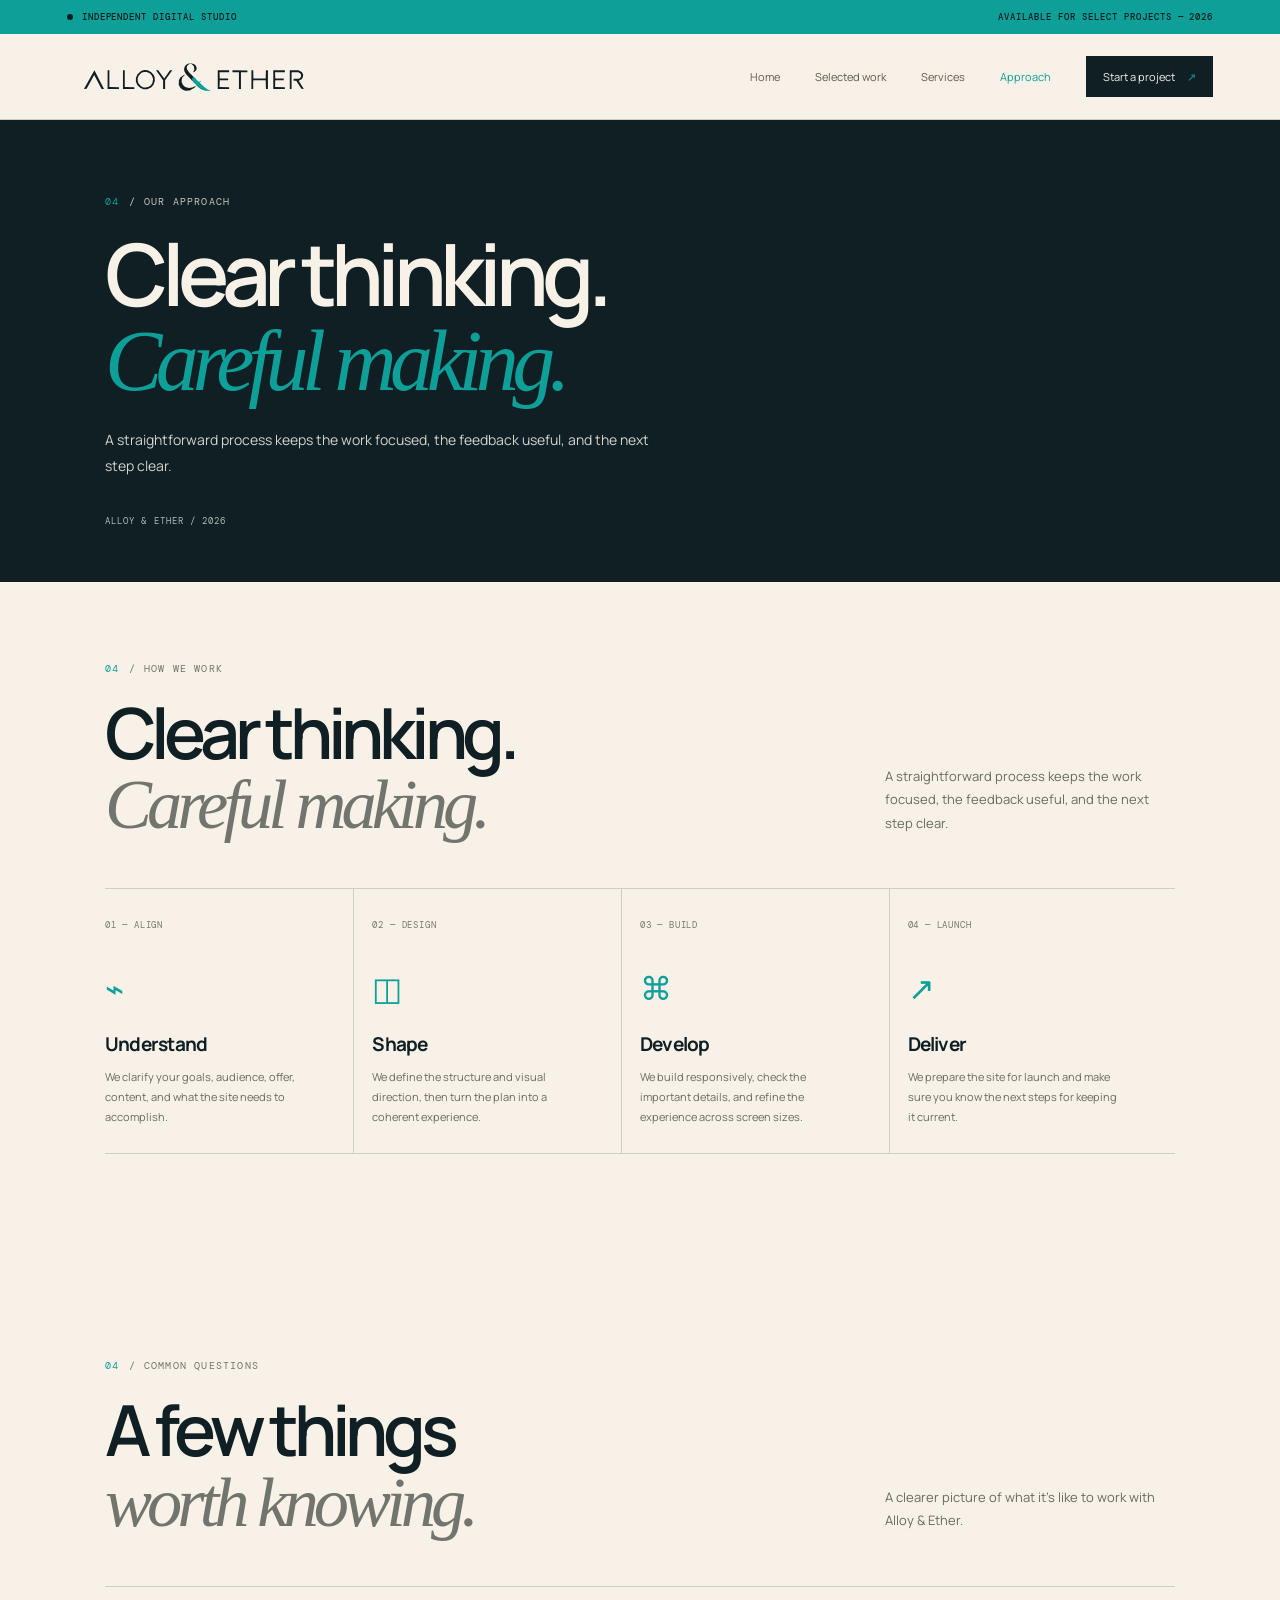
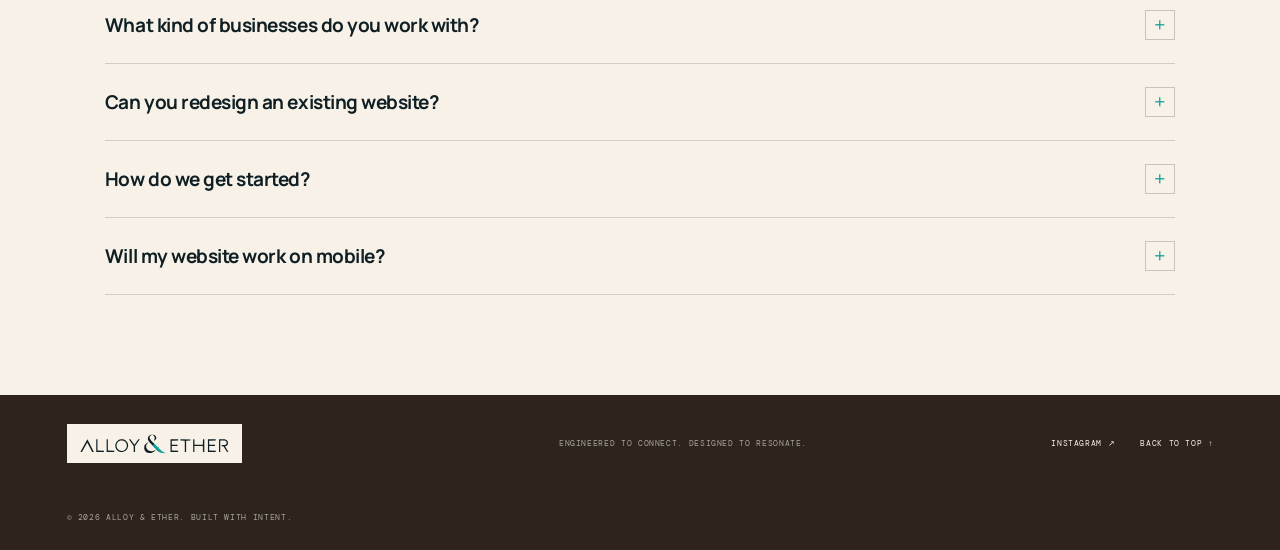
==== commit e3029313: "Use dark wordmark on ivory footer backing across all pages" ====
--- a/approach.html
+++ b/approach.html
@@ -40,6 +40,6 @@
     </section>
 
   </main>
-  <footer class="site-footer"><a class="wordmark footer-wordmark" href="#top"><img class="brand-logo" src="/alloy-ether-primary-light.svg" alt="Alloy & Ether" /></a><span class="footer-tagline">ENGINEERED TO CONNECT. DESIGNED TO RESONATE.</span><a class="footer-instagram" href="https://www.instagram.com/alloyandether/" target="_blank" rel="noreferrer">INSTAGRAM ↗</a><a class="back-top" href="#top">BACK TO TOP ↑</a><span class="copyright">© <span id="year">2026</span> ALLOY & ETHER. BUILT WITH INTENT.</span></footer>
+  <footer class="site-footer"><a class="wordmark footer-wordmark" href="#top"><img class="brand-logo" src="/alloy-ether-primary.svg" alt="Alloy & Ether" /></a><span class="footer-tagline">ENGINEERED TO CONNECT. DESIGNED TO RESONATE.</span><a class="footer-instagram" href="https://www.instagram.com/alloyandether/" target="_blank" rel="noreferrer">INSTAGRAM ↗</a><a class="back-top" href="#top">BACK TO TOP ↑</a><span class="copyright">© <span id="year">2026</span> ALLOY & ETHER. BUILT WITH INTENT.</span></footer>
 </body>
 </html>
--- a/styles.css
+++ b/styles.css
@@ -73,3 +73,9 @@
 .footer-wordmark .brand-logo{width:185px;max-width:100%}
 .manifesto-logo{width:205px;max-width:100%;mix-blend-mode:normal}
 @media(max-width:540px){.site-header .brand-logo{width:190px;max-width:48vw}}
+
+/* Wordmark tile treatment: clean ivory rectangle on both light and dark surfaces */
+.site-header .brand-logo,.site-footer .footer-wordmark .brand-logo{background:#F7F1E7;padding:8px 12px;border-radius:0;box-sizing:content-box;object-fit:contain}
+.site-header .brand-logo{width:230px;max-width:42vw}
+.site-footer .footer-wordmark .brand-logo{width:155px;max-width:100%;padding:7px 10px}
+@media(max-width:540px){.site-header .brand-logo{width:175px;max-width:48vw;padding:6px 9px}.site-footer .footer-wordmark .brand-logo{width:135px;padding:6px 8px}}
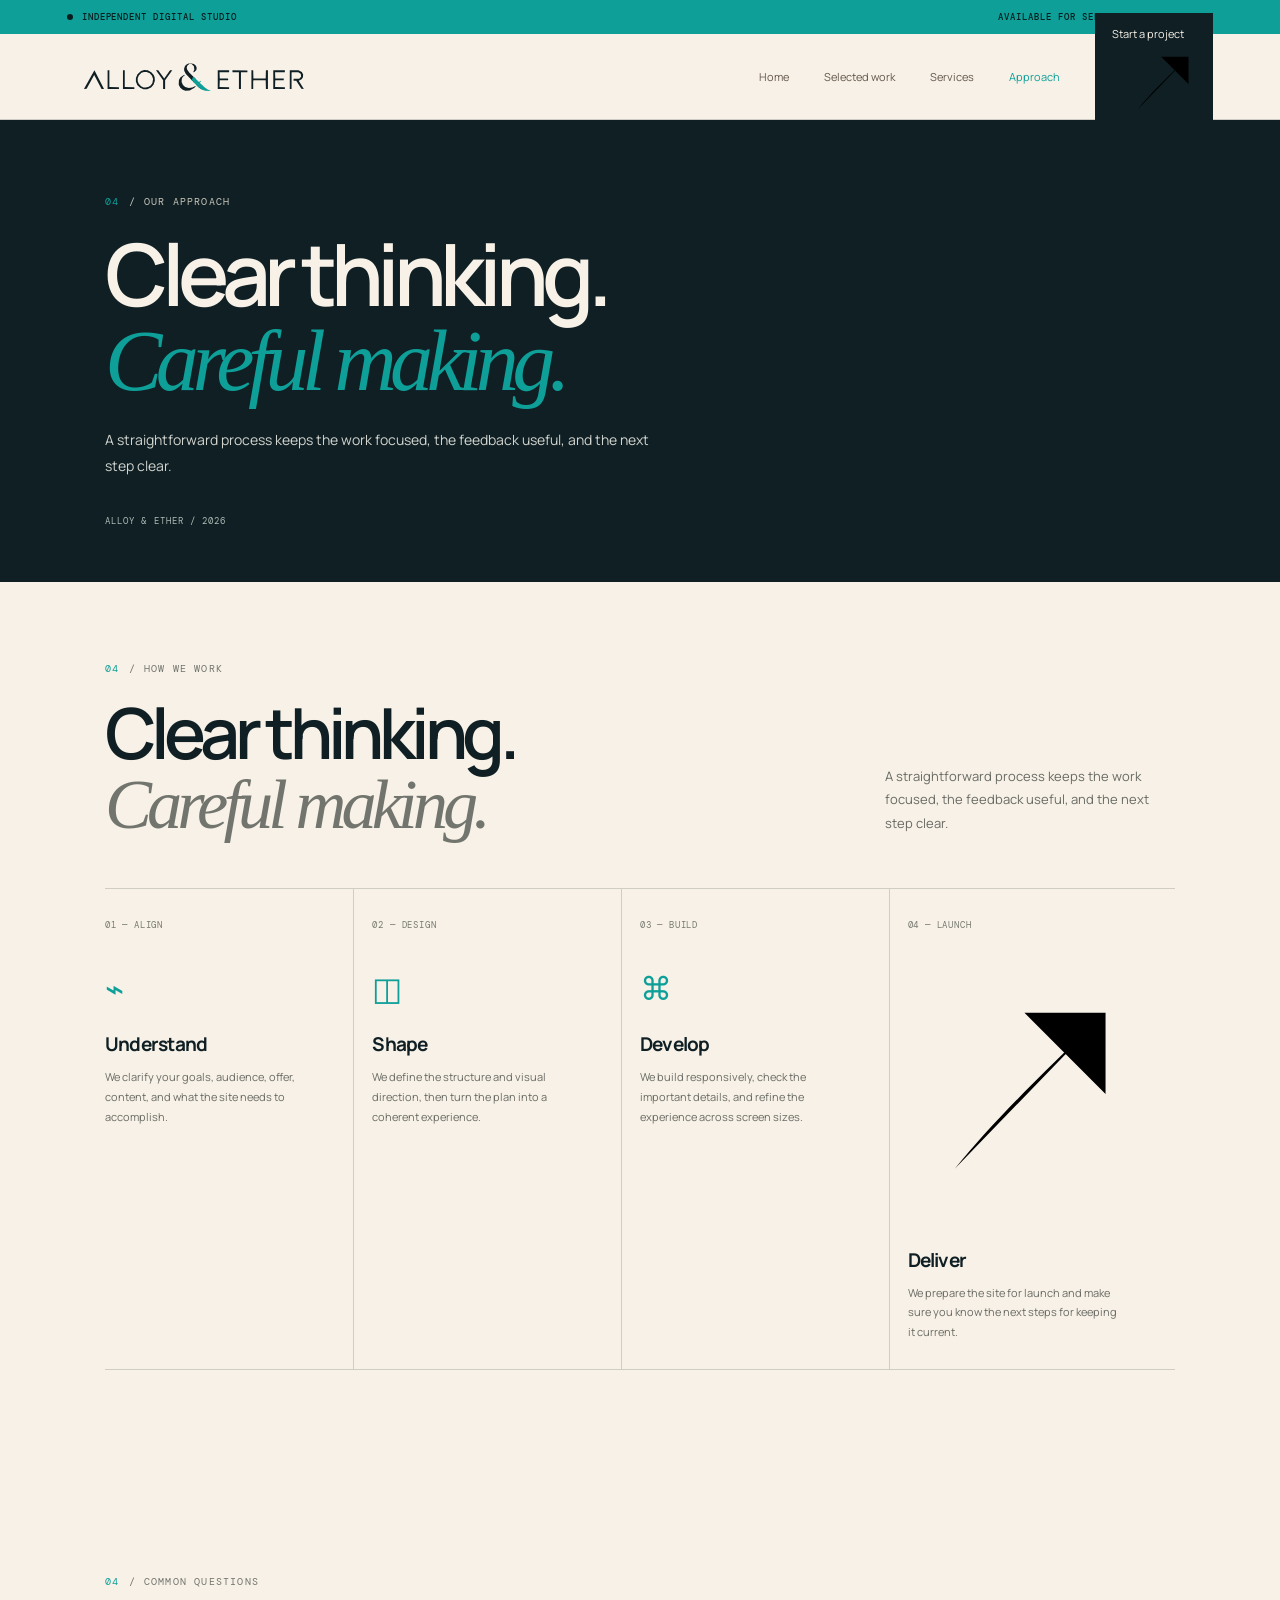
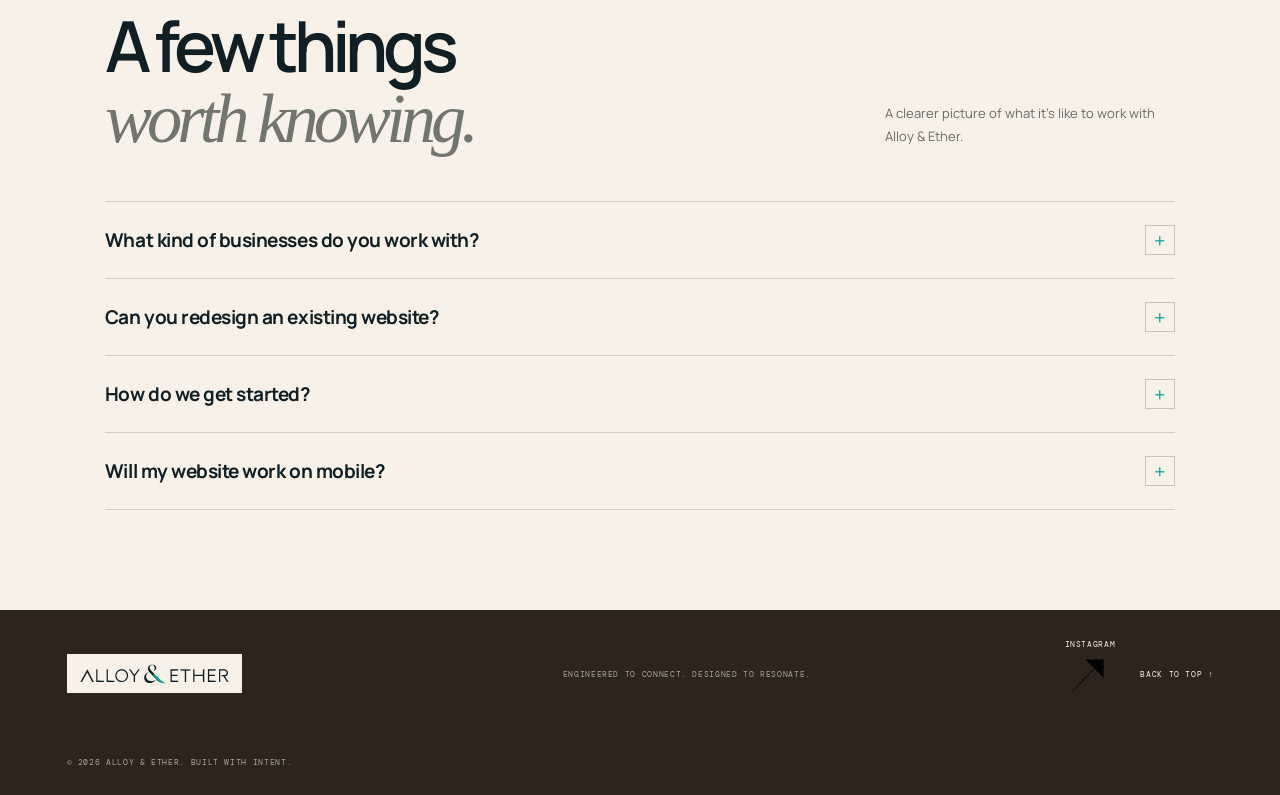
==== commit 638bfff0: "Standardize site arrow iconography" ====
--- a/approach.html
+++ b/approach.html
@@ -17,7 +17,7 @@
 </head>
 <body>
   <div class="announcement"><span class="status-dot"></span> INDEPENDENT DIGITAL STUDIO <span class="announcement-right">AVAILABLE FOR SELECT PROJECTS — 2026</span></div>
-  <header class="site-header"><a class="wordmark" href="index.html" aria-label="Alloy and Ether home"><img class="brand-logo" src="/alloy-ether-primary.svg" alt="Alloy & Ether" /></a><button class="menu-toggle" aria-expanded="false" aria-controls="primary-nav" aria-label="Toggle navigation"><span></span><span></span></button><nav id="primary-nav" class="nav"><a href="index.html">Home</a><a href="work.html">Selected work</a><a href="services.html">Services</a><a href="approach.html" aria-current="page">Approach</a><a class="nav-contact" href="contact.html">Start a project <span>↗</span></a></nav></header>
+  <header class="site-header"><a class="wordmark" href="index.html" aria-label="Alloy and Ether home"><img class="brand-logo" src="/alloy-ether-primary.svg" alt="Alloy & Ether" /></a><button class="menu-toggle" aria-expanded="false" aria-controls="primary-nav" aria-label="Toggle navigation"><span></span><span></span></button><nav id="primary-nav" class="nav"><a href="index.html">Home</a><a href="work.html">Selected work</a><a href="services.html">Services</a><a href="approach.html" aria-current="page">Approach</a><a class="nav-contact" href="contact.html">Start a project <span><svg class="ae-arrow-icon" viewBox="0 0 24 24" aria-hidden="true" focusable="false"><path d="M4.5 19.5C8 15.2 12.2 11 19 4.5M11.2 4.5H19V12.3"/></svg></span></a></nav></header>
   <main id="top">
     <section class="page-intro section-wrap"><div class="eyebrow"><span>04</span> / OUR APPROACH</div><h1>Clear thinking.<br /><em>Careful making.</em></h1><p>A straightforward process keeps the work focused, the feedback useful, and the next step clear.</p><span class="page-index">ALLOY &amp; ETHER / 2026</span></section>
     <section id="approach" class="approach-section section-wrap">
@@ -26,7 +26,7 @@
         <article><span class="process-index">01 — ALIGN</span><div class="process-icon">⌁</div><h3>Understand</h3><p>We clarify your goals, audience, offer, content, and what the site needs to accomplish.</p></article>
         <article><span class="process-index">02 — DESIGN</span><div class="process-icon">◫</div><h3>Shape</h3><p>We define the structure and visual direction, then turn the plan into a coherent experience.</p></article>
         <article><span class="process-index">03 — BUILD</span><div class="process-icon">⌘</div><h3>Develop</h3><p>We build responsively, check the important details, and refine the experience across screen sizes.</p></article>
-        <article><span class="process-index">04 — LAUNCH</span><div class="process-icon">↗</div><h3>Deliver</h3><p>We prepare the site for launch and make sure you know the next steps for keeping it current.</p></article>
+        <article><span class="process-index">04 — LAUNCH</span><div class="process-icon"><svg class="ae-arrow-icon" viewBox="0 0 24 24" aria-hidden="true" focusable="false"><path d="M4.5 19.5C8 15.2 12.2 11 19 4.5M11.2 4.5H19V12.3"/></svg></div><h3>Deliver</h3><p>We prepare the site for launch and make sure you know the next steps for keeping it current.</p></article>
       </div>
     </section>
     <section id="faq" class="faq-section section-wrap">
@@ -40,6 +40,6 @@
     </section>
 
   </main>
-  <footer class="site-footer"><a class="wordmark footer-wordmark" href="#top"><img class="brand-logo" src="/alloy-ether-primary.svg" alt="Alloy & Ether" /></a><span class="footer-tagline">ENGINEERED TO CONNECT. DESIGNED TO RESONATE.</span><a class="footer-instagram" href="https://www.instagram.com/alloyandether/" target="_blank" rel="noreferrer">INSTAGRAM ↗</a><a class="back-top" href="#top">BACK TO TOP ↑</a><span class="copyright">© <span id="year">2026</span> ALLOY & ETHER. BUILT WITH INTENT.</span></footer>
+  <footer class="site-footer"><a class="wordmark footer-wordmark" href="#top"><img class="brand-logo" src="/alloy-ether-primary.svg" alt="Alloy & Ether" /></a><span class="footer-tagline">ENGINEERED TO CONNECT. DESIGNED TO RESONATE.</span><a class="footer-instagram" href="https://www.instagram.com/alloyandether/" target="_blank" rel="noreferrer">INSTAGRAM <svg class="ae-arrow-icon" viewBox="0 0 24 24" aria-hidden="true" focusable="false"><path d="M4.5 19.5C8 15.2 12.2 11 19 4.5M11.2 4.5H19V12.3"/></svg></a><a class="back-top" href="#top">BACK TO TOP ↑</a><span class="copyright">© <span id="year">2026</span> ALLOY & ETHER. BUILT WITH INTENT.</span></footer>
 </body>
 </html>
--- a/styles.css
+++ b/styles.css
@@ -79,3 +79,64 @@
 .site-header .brand-logo{width:230px;max-width:42vw}
 .site-footer .footer-wordmark .brand-logo{width:155px;max-width:100%;padding:7px 10px}
 @media(max-width:540px){.site-header .brand-logo{width:175px;max-width:48vw;padding:6px 9px}.site-footer .footer-wordmark .brand-logo{width:135px;padding:6px 8px}}
+
+/* Give the manifesto wordmark the same clean ivory backing used elsewhere */
+.manifesto-logo{background:#F7F1E7;padding:8px 12px;box-sizing:content-box;mix-blend-mode:normal;object-fit:contain}
+@media(max-width:800px){.manifesto-logo{padding:7px 10px}}
+
+/* Strategy 001: restrained motion for the supplied AE mark and orbital rings */
+@keyframes ae-mark-float{
+  0%,100%{transform:translate(-50%,-50%) translateY(0)}
+  50%{transform:translate(-50%,-50%) translateY(-9px)}
+}
+@keyframes ae-orbit-one{
+  from{transform:translate(-50%,-50%) rotate(-32deg)}
+  to{transform:translate(-50%,-50%) rotate(328deg)}
+}
+@keyframes ae-orbit-two{
+  from{transform:translate(-50%,-50%) rotate(43deg)}
+  to{transform:translate(-50%,-50%) rotate(-317deg)}
+}
+@keyframes ae-orbit-three{
+  from{transform:translate(-50%,-50%) rotate(0deg)}
+  to{transform:translate(-50%,-50%) rotate(360deg)}
+}
+.hero-art .art-core{animation:ae-mark-float 5.8s ease-in-out infinite}
+.hero-art .orbit-one{animation:ae-orbit-one 34s linear infinite}
+.hero-art .orbit-two{animation:ae-orbit-two 43s linear infinite}
+.hero-art .orbit-three{animation:ae-orbit-three 58s linear infinite}
+
+
+/* Selected work: compact teal external-link control */
+.project-image .image-arrow{
+  width:64px;
+  height:64px;
+  right:20px;
+  bottom:20px;
+  display:grid;
+  place-items:center;
+  background:#0E9F99;
+  color:#0F1F24;
+  z-index:2;
+}
+.project-image .image-arrow svg{
+  display:block;
+  width:20px;
+  height:20px;
+  overflow:visible;
+}
+.project-image .image-arrow svg path{
+  fill:none;
+  stroke:currentColor;
+  stroke-width:1.8;
+  stroke-linecap:square;
+  stroke-linejoin:miter;
+}
+@media(max-width:800px){
+  .project-image .image-arrow{width:54px;height:54px;right:16px;bottom:16px}
+  .project-image .image-arrow svg{width:18px;height:18px}
+}
+@media(max-width:540px){
+  .project-image .image-arrow{width:48px;height:48px;right:13px;bottom:13px}
+  .project-image .image-arrow svg{width:16px;height:16px}
+}
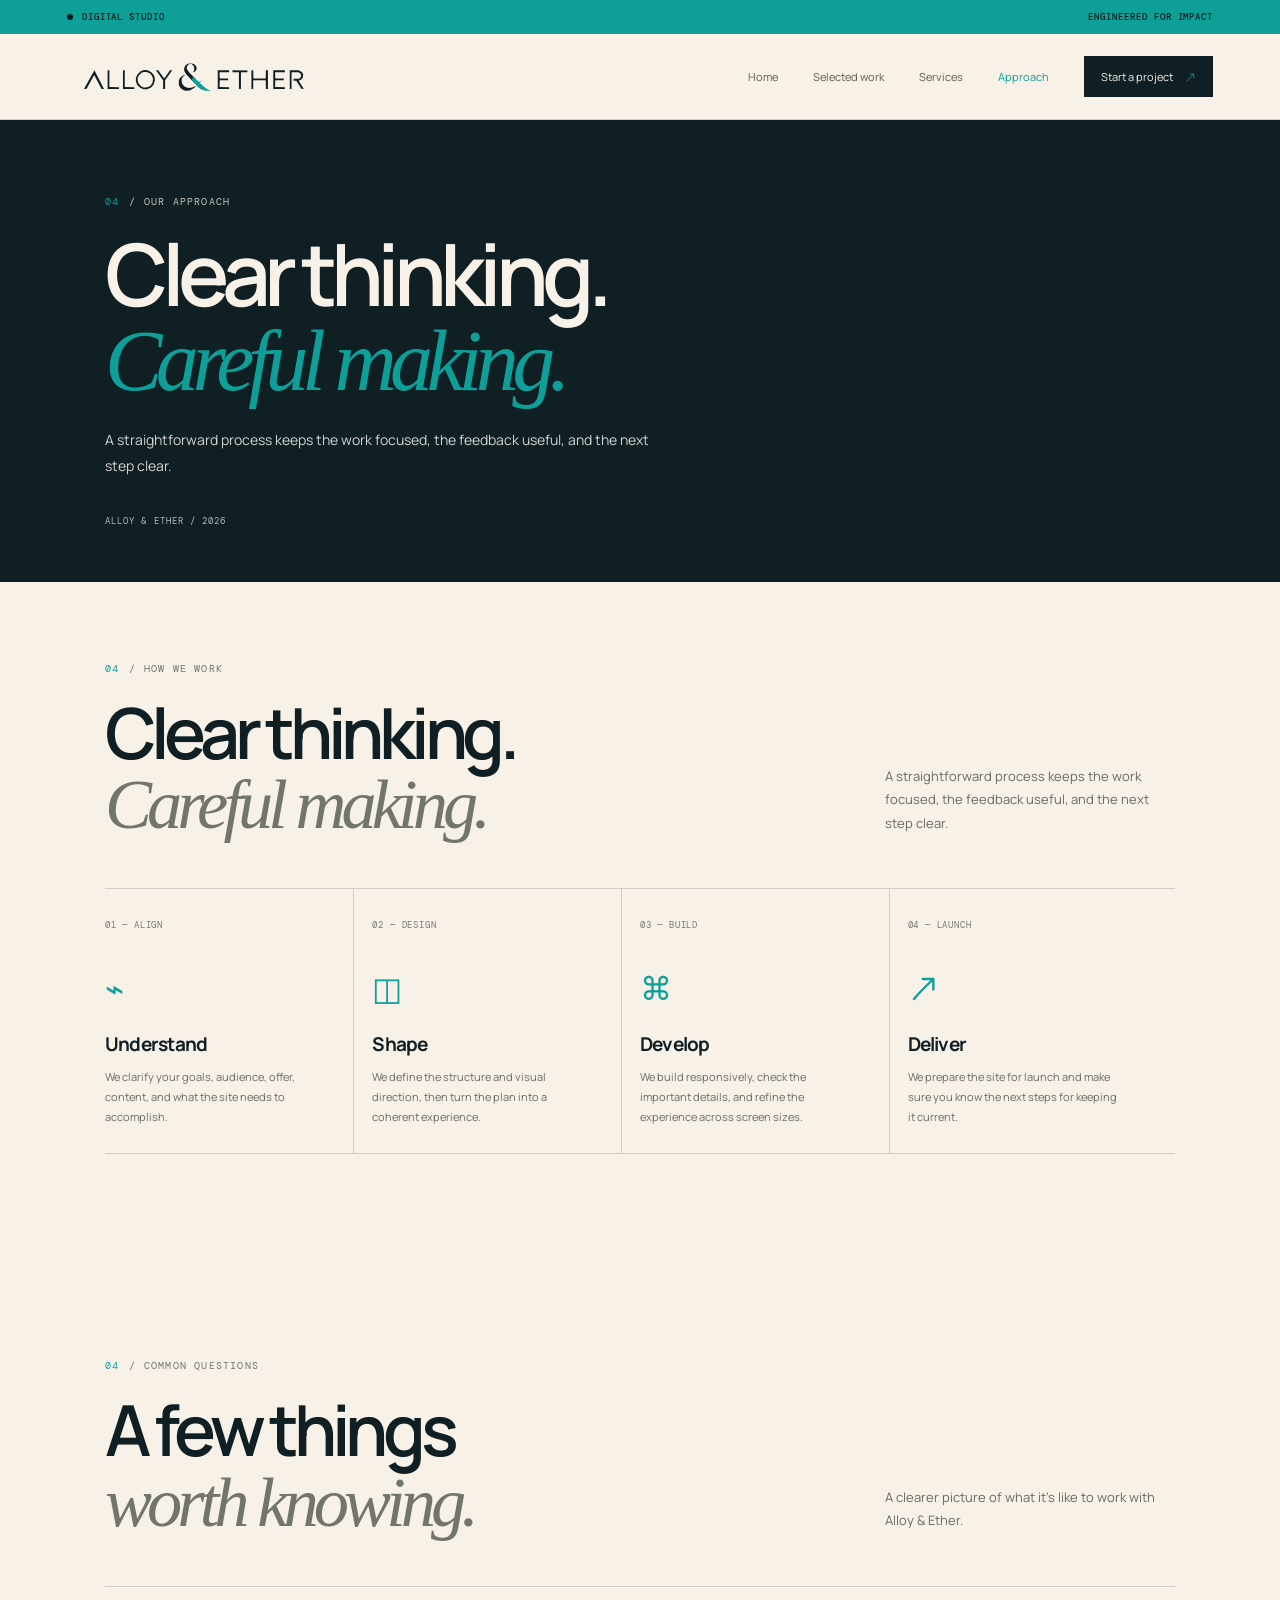
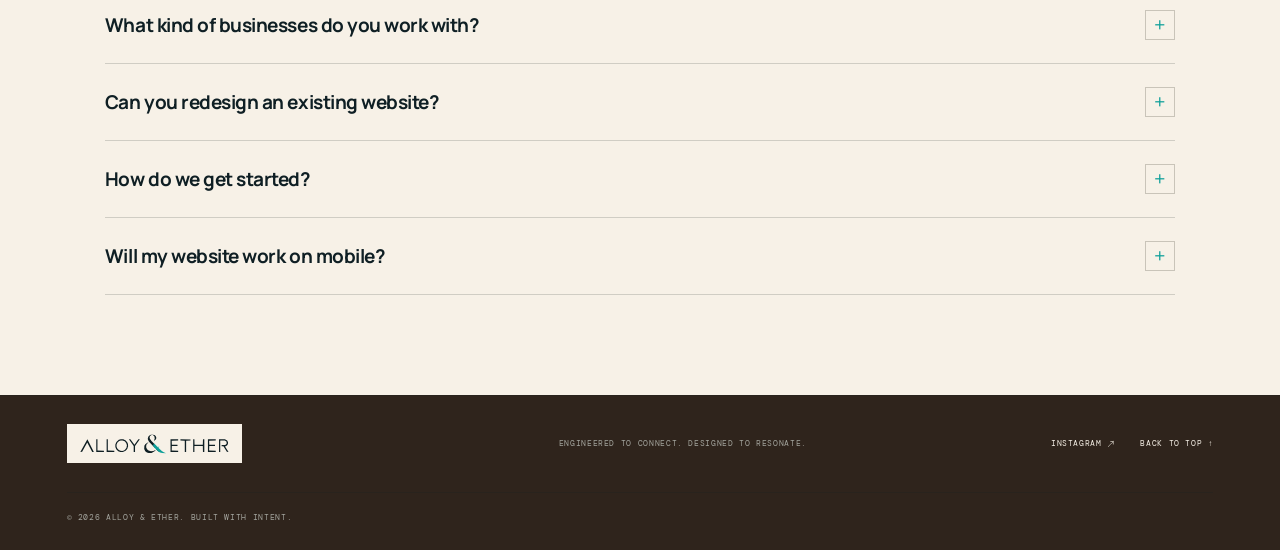
==== commit ca9267f1: "Unify announcement bar messaging across pages" ====
--- a/approach.html
+++ b/approach.html
@@ -16,7 +16,7 @@
   <script src="script.js" defer></script>
 </head>
 <body>
-  <div class="announcement"><span class="status-dot"></span> INDEPENDENT DIGITAL STUDIO <span class="announcement-right">AVAILABLE FOR SELECT PROJECTS — 2026</span></div>
+  <div class="announcement"><span class="status-dot"></span> DIGITAL STUDIO <span class="announcement-right">ENGINEERED FOR IMPACT</span></div>
   <header class="site-header"><a class="wordmark" href="index.html" aria-label="Alloy and Ether home"><img class="brand-logo" src="/alloy-ether-primary.svg" alt="Alloy & Ether" /></a><button class="menu-toggle" aria-expanded="false" aria-controls="primary-nav" aria-label="Toggle navigation"><span></span><span></span></button><nav id="primary-nav" class="nav"><a href="index.html">Home</a><a href="work.html">Selected work</a><a href="services.html">Services</a><a href="approach.html" aria-current="page">Approach</a><a class="nav-contact" href="contact.html">Start a project <span><svg class="ae-arrow-icon" viewBox="0 0 24 24" aria-hidden="true" focusable="false"><path d="M4.5 19.5C8 15.2 12.2 11 19 4.5M11.2 4.5H19V12.3"/></svg></span></a></nav></header>
   <main id="top">
     <section class="page-intro section-wrap"><div class="eyebrow"><span>04</span> / OUR APPROACH</div><h1>Clear thinking.<br /><em>Careful making.</em></h1><p>A straightforward process keeps the work focused, the feedback useful, and the next step clear.</p><span class="page-index">ALLOY &amp; ETHER / 2026</span></section>
--- a/styles.css
+++ b/styles.css
@@ -107,36 +107,39 @@
 .hero-art .orbit-three{animation:ae-orbit-three 58s linear infinite}
 
 
-/* Selected work: compact teal external-link control */
+/* Alloy & Ether signature arrow: curved shaft and tapered up-right head */
+.ae-arrow-icon{
+  display:inline-block;
+  width:1em;
+  height:1em;
+  vertical-align:-.16em;
+  overflow:visible;
+  fill:none;
+  stroke:currentColor;
+  stroke-width:1.8;
+  stroke-linecap:round;
+  stroke-linejoin:round;
+}
 .project-image .image-arrow{
-  width:64px;
-  height:64px;
-  right:20px;
-  bottom:20px;
+  width:48px;
+  height:48px;
+  right:18px;
+  bottom:18px;
   display:grid;
   place-items:center;
-  background:#0E9F99;
+  background:#F7F1E7;
   color:#0F1F24;
   z-index:2;
 }
-.project-image .image-arrow svg{
-  display:block;
+.project-image .image-arrow .ae-arrow-icon{
   width:20px;
   height:20px;
-  overflow:visible;
-}
-.project-image .image-arrow svg path{
-  fill:none;
-  stroke:currentColor;
-  stroke-width:1.8;
-  stroke-linecap:square;
-  stroke-linejoin:miter;
 }
 @media(max-width:800px){
-  .project-image .image-arrow{width:54px;height:54px;right:16px;bottom:16px}
-  .project-image .image-arrow svg{width:18px;height:18px}
+  .project-image .image-arrow{width:42px;height:42px;right:15px;bottom:15px}
+  .project-image .image-arrow .ae-arrow-icon{width:18px;height:18px}
 }
 @media(max-width:540px){
-  .project-image .image-arrow{width:48px;height:48px;right:13px;bottom:13px}
-  .project-image .image-arrow svg{width:16px;height:16px}
+  .project-image .image-arrow{width:36px;height:36px;right:12px;bottom:12px}
+  .project-image .image-arrow .ae-arrow-icon{width:16px;height:16px}
 }
